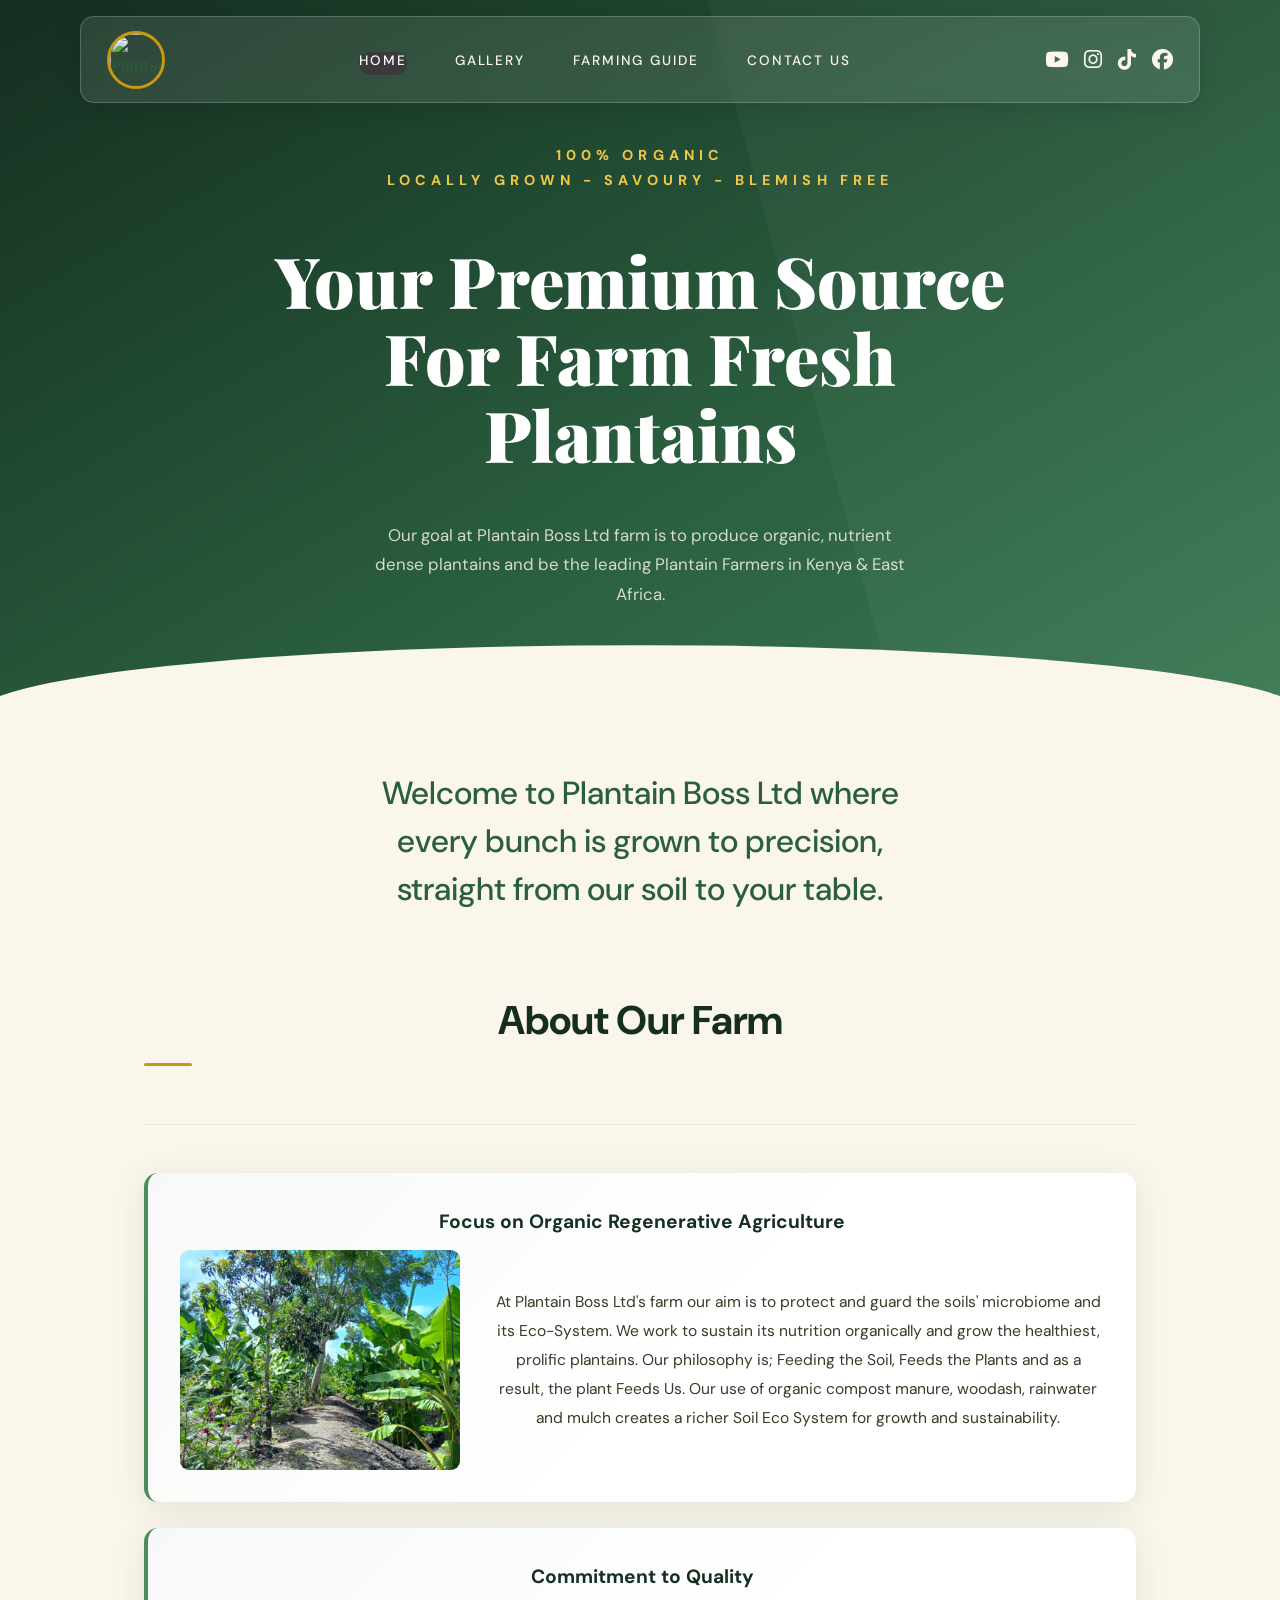
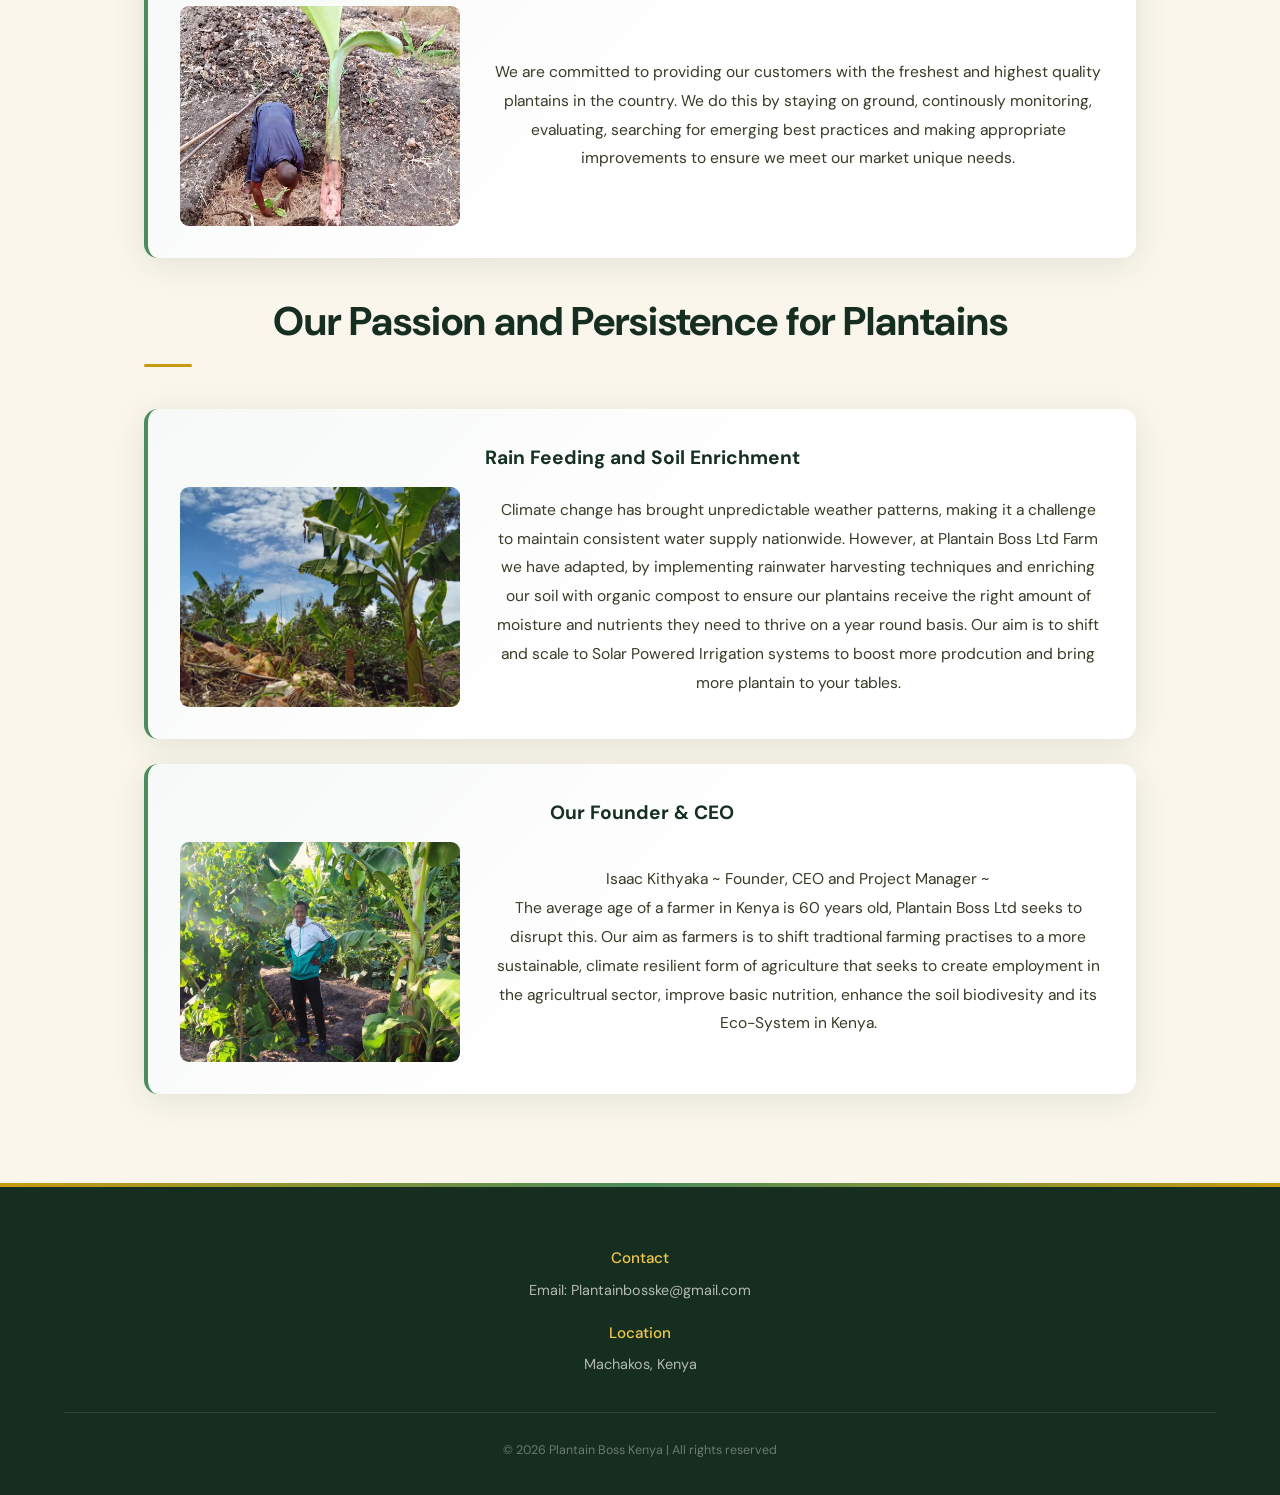
==== index.html @ a8f1fb65 "Update index.html" ====
<! DOCTYPE html>
<html lang="en">
<head>
<meta charset="UTF-8">
<meta name="viewport" content="width=device-width, initial-scale=1.0">
<meta charset="utf-8">
<meta name="author" content="Plantain Farming Kenya">
<meta name="description"
content="Plantain Boss Kenya grows organic, farm-fresh plantains in Machakos, Kenya using regenerative agriculture. Order premium plantains grown with sustainable, soil-first farming practices.">
<meta name="keywords"
content="Plantains Kenya, Plantain Boss Kenya, Buy plantains Machakos, Organic plantains Kenya, Plantain farm Kenya">
<link rel="canonical" href="https://plantainboss.co.ke/index.html">
<link rel="stylesheet" href="submission/css/styles.css">

<!--5. title -->
<title>Plantain Boss Ltd Kenya | Organic Farm-Fresh Plantains, Machakos</title>
<link rel="stylesheet" href="https://cdnjs.cloudflare.com/ajax/libs/font-awesome/6.5.0/css/all.min.css">
<link rel="preconnect" href="https://fonts.googleapis.com">
<link rel="preconnect" href="https://fonts.gstatic.com" crossorigin>
<link href="https://fonts.googleapis.com/css2?family=Instrument+Serif:ital@0;1&family=Slabo+27px&display=swap" rel="stylesheet">
<link rel="icon" type="image/png" href="submission/images/plantain-boss-logo.png">
<script type="application/ld+json">
{
  "@context": "https://schema.org",
  "@type": "Farm",
  "name": "Plantain Boss Kenya",
  "url": "https://plantainboss.co.ke/index.html",
  "logo": "https://plantainboss.co.ke/submission/images/plantain-boss-logo.png",
  "image": "https://plantainboss.co.ke/submission/images/plantain-boss-logo.png",
  "description": "Plantain Boss Kenya grows organic, farm-fresh plantains in Machakos, Kenya using regenerative, soil-first agriculture.",
  "email": "Plantainbosske@gmail.com",
  "address": {
    "@type": "PostalAddress",
    "addressLocality": "Machakos",
    "addressCountry": "KE"
  },
  "sameAs": [
    "https://www.youtube.com/@PlantainBossKenya",
    "https://www.instagram.com/plantainboss_ke/",
    "https://www.tiktok.com/@plantainboss_ke",
    "https://www.facebook.com/plantainbosskenya"
  ]
}
</script>
</head>

<body>
<header>
<nav>

<a href="index.html"><img src="submission/images/plantain-boss-logo.png" alt="Plantain Boss Kenya" class="logo" width="5%" height="10%"></a>

<ul>
<li><a href="index.html" class="active">Home</a></li>
<li><a href="submission/gallery.html">Gallery</a></li>
<li><a href="submission/plantain-farming-guide.html">Farming Guide</a></li>
<li><a href="submission/contact.html">Contact Us</a></li>
</ul>

<div class="social-links">
<a href="https://www.youtube.com/@PlantainBossKenya" target="_blank">
<i class="fab fa-youtube"></i>
</a>
<a href="https://www.instagram.com/plantainboss_ke/" target="_blank">
<i class="fab fa-instagram"></i>
</a>
</a>
<a href="https://www.tiktok.com/@plantainboss_ke" target="_blank">
<i class="fab fa-tiktok"></i>
</a>
<a href="https://www.facebook.com/plantainbosskenya" target="_blank">
<i class="fab fa-facebook"></i>
</a>

</div>
</nav>
<div id="banner-reveal" class="banner-reveal">
<h2 style="text-align: center; font-weight:700;">100% Organic<br> Locally Grown - Savoury - Blemish Free</h2>
<br>
<h1 style="text-align: center;">Your Premium Source For Farm Fresh Plantains </h1>
<br>
<div class="banner-caption">
<p style="text-align: center;"> Our goal at Plantain Boss Ltd farm is to produce organic, nutrient dense plantains and be the leading Plantain Farmers in Kenya & East Africa.</p>
</div>
</div>
</header>

<div style="max-width:720px; margin:0 auto; padding:3.5rem 5% 1rem; text-align:center;">
<p style="font-family:'DM Sans', sans-serif; font-weight:500; font-size:clamp(1.4rem, 3.2vw, 2rem); color:#2a5e3f; line-height:1.5; margin:0;">Welcome to Plantain Boss Ltd where every bunch is grown to precision, straight from our soil to your table.</p>
</div>

<main>
<!-- Add section with id="about" -->
<!-- Add section heading -->
<!-- Add paragraphs -->
<section id="about">
<h2>About Our Farm</h2>
<hr>
<!-- Add section with id="Documented Progress" -->
<!-- Add paragraphs -->
<article>
<h4> Focus on Organic Regenerative Agriculture </h4>
<img src="submission/images/farm2.jpg" alt="Variety of Plantains" width="30%" height="40%">
<p> At Plantain Boss Ltd's farm our aim is to protect and guard the soils' microbiome and its Eco-System. We work to sustain its nutrition organically and grow the healthiest, prolific plantains. Our philosophy is; Feeding the Soil, Feeds the Plants and as a result, the plant Feeds Us. Our use of organic compost manure, woodash, rainwater and mulch creates a richer Soil Eco System for growth and sustainability. </p>
</article>
<article>
<h4> Commitment to Quality </h4>
<img src="submission/images/quality.jpg" alt="Plantain Boss Kenya" width="20%" height="50%">
<p> We are committed to providing our customers with the freshest and highest quality plantains in the country. We do this by staying on ground, continously monitoring, evaluating, searching for emerging best practices and making appropriate improvements to ensure we meet our market unique needs.
</article>

</section>

<section id="Stories we Tell">
<h2> Our Passion and Persistence for Plantains</h2>
<article>
<h4> Rain Feeding and Soil Enrichment </h4>
<img src="submission/images/farm8.jpg" alt="Plantain Boss Kenya" width="20%" height="50%">
<p> Climate change has brought unpredictable weather patterns, making it a challenge to maintain consistent water supply nationwide. However, at Plantain Boss Ltd Farm we have adapted, by implementing rainwater harvesting techniques and enriching our soil with organic compost to ensure our plantains receive the right amount of moisture and nutrients they need to thrive on a year round basis. Our aim is to shift and scale to Solar Powered Irrigation systems to boost more prodcution and bring more plantain to your tables.
</p>
</article>
<article>
<h4> Our Founder & CEO </h4>
<img src="submission/images/farm4.jpg" alt="Plantain Boss Kenya" width="30%" height="40%">
<p>
Isaac Kithyaka ~ Founder, CEO and Project Manager ~ <br> The average age of a farmer in Kenya is 60 years old, Plantain Boss Ltd seeks to disrupt this. Our aim as farmers is to shift tradtional farming practises to a more sustainable, climate resilient form of agriculture that seeks to create employment in the agricultrual sector, improve basic nutrition, enhance the soil biodivesity and its Eco-System in Kenya.
</p>
</article>
</section>
</main>

<footer>
<!-- Add footer semantic tag -->
<!-- Wrap content in paragraph -->
<!-- Add horizontal rule above footer -->
<hr>
<p>Contact</p>
<p>Email: Plantainbosske@gmail.com</p>
<p>Location</p>
<p>Machakos, Kenya</p>
<p> © 2026 Plantain Boss Kenya | All rights reserved</p>
</footer>
<script src="submission/script.js/script.js"></script>
</body>
</html>
---- submission/css/styles.css ----
/* ================================================================
   Plantain Boss Kenya — css/style.css
   Covers: index.html | gallery.html | contact.html
   Aesthetic: Lush Tropical Editorial
   Fonts: Playfair Display (headings) + DM Sans (body)
   ================================================================ */


@import url('https://fonts.googleapis.com/css2?family=Playfair+Display:wght@700;900&family=DM+Sans:opsz,wght@9..40,300;9..40,400;9..40,500;9..40,700&display=swap');


/* Reset */
* {
  margin: 0;
  padding: 0;
  box-sizing: border-box;
}


/* Light theme (default) */
:root {
  --bg: #f9f9f9;
  --text: #1a1a1a;
  --card-bg: #ffffff;
  --border: #ddd;
  --primary: #2e7d32;
  --primary-light: #4CAF50;
  --shadow: rgba(0,0,0,0.1);
  --nav-bg: #2e7d32;
  --nav-text: #fff;
}


/* Dark theme */
[data-theme="dark"] {
  --bg: #1a1a1a;
  --text: #f0f0f0;
  --card-bg: #2a2a2a;
  --border: #444;
  --primary: #4CAF50;
  --primary-light: #66BB6A;
  --shadow: rgba(0,0,0,0.4);
  --nav-bg: #1a1a1a;
  --nav-text: #f0f0f0;
}


:root {
  --green-deep:   #152e20;
  --green-mid:    #2a5e3f;
  --green-light:  #4a8c5c;
  --green-pale:   #ddeee4;
  --gold:         #c89a0e;
  --gold-light:   #efc84a;
  --cream:        #faf6ec;
  --cream-dark:   #ede5cc;
  --white:        #ffffff;
  --text-dark:    #181810;
  --text-mid:     #3a3a28;
  --text-muted:   #787860;


  --font-display: 'DM Sans', Arial, sans-serif;
  --font-body:    'DM Sans', sans-serif;


  --max-w:        1120px;
  --radius-card:  14px;
  --shadow-card:  0 6px 32px rgba(21, 46, 32, .10);
  --transition:   0.25s ease;
}


/* ── Reset ───────────────────────────────────────────────────── */
*, *::before, *::after { box-sizing: border-box; margin: 0; padding: 0; }
html { scroll-behavior: smooth; font-size: 16px; }


body {
  font-family: var(--font-body);
  background: var(--cream);
  color: var(--text-dark);
  line-height: 1.75;
  overflow-x: hidden;
}
/* Subtle grain texture on every page */
body::after {
  content: ''; </footer>
 <script src="js/script.js"></script>
</body>
</html>

CSS Codes



  position: fixed;
  inset: 0;
  background-image: url("data:image/svg+xml,%3Csvg viewBox='0 0 256 256' xmlns='http://www.w3.org/2000/svg'%3E%3Cfilter id='g'%3E%3CfeTurbulence type='fractalNoise' baseFrequency='0.85' numOctaves='4' stitchTiles='stitch'/%3E%3C/filter%3E%3Crect width='100%25' height='100%25' filter='url(%23g)' opacity='0.045'/%3E%3C/svg%3E");
  pointer-events: none;
  z-index: 9999;
  opacity: 0.28;
}


img   { display: block; max-width: 100%; }
a     { color: var(--green-mid); text-decoration: none; transition: color var(--transition); }
a:hover { color: var(--gold); }
hr    { border: none; border-top: 1px solid var(--cream-dark); margin: 3rem auto; max-width: var(--max-w); }




/* ================================================================
   HEADER / NAV  (shared)
   ================================================================ */
header {
  position: relative;
  background: linear-gradient(150deg, var(--green-deep) 0%, var(--green-mid) 60%, #3c7a52 100%);
  color: var(--cream);
  overflow: hidden;
  padding-bottom: 5rem;
}


/* diagonal shimmer stripe */
header::before {
  content: '';
  position: absolute;
  top: -40%; right: -10%;
  width: 45%; height: 200%;
  background: rgba(255, 255, 255, .03);
  transform: rotate(-15deg);
  pointer-events: none;
}


/* cream wave cutout at bottom */
header::after {
  content: '';
  position: absolute;
  bottom: -2px; left: 0;
  width: 100%; height: 70px;
  background: var(--cream);
  clip-path: ellipse(52% 100% at 50% 100%);
}


/* ── Navbar ── */
nav {
  display: flex;
  align-items: center;
  justify-content: space-between;
  flex-wrap: wrap;
  gap: 1rem;
  max-width: var(--max-w);
  margin: 0 auto;
  padding: 1.2rem 5%;
  position: relative;
  z-index: 10;
}

/* Rectangular translucent nav bar */
nav {
  display: flex;
  align-items: center;
  justify-content: space-between;
  flex-wrap: wrap;
  gap: 1rem;
  max-width: var(--max-w);
  margin: 1rem auto 0;
  padding: 0.85rem 1.6rem;
  position: relative;
  z-index: 10;
  background: rgba(255, 255, 255, 0.10);
  border: 1px solid rgba(255, 255, 255, 0.20);
  border-radius: 14px;
  backdrop-filter: blur(8px);
  -webkit-backdrop-filter: blur(8px);
  box-shadow: 0 4px 24px rgba(0,0,0,0.12);
}


.logo {
  width: 58px !important;
  height: 58px !important;
  border-radius: 50%;
  border: 3px solid var(--gold);
  object-fit: cover;
  transition: transform var(--transition), box-shadow var(--transition);
}
.logo:hover {
  transform: rotate(-5deg) scale(1.1);
  box-shadow: 0 0 0 5px rgba(207, 160, 23, .25);
}


nav ul { list-style: none; display: flex; gap: 3rem; }
nav ul li a {
  color: var(--cream);
  font-weight: 500;
  font-size: 0.85rem;
  letter-spacing: 0.14em;
  text-transform: uppercase;
  padding-bottom: 4px;
  background: linear-gradient(90deg, transparent, transparent), linear-gradient(90deg, var(--gold-light), var(--gold-light));
  background-size: 100% 2px, 0 2px;
  background-position: 100% 100%, 0 100%;
  background-repeat: no-repeat;
  background-size: 100% 2px, 0 2px;
  border-radius: 50px;
  border-bottom: 2px solid transparent;
  transition: color var(--transition), border-color var(--transition);
}
nav ul li a:hover { color: var(--gold-light); border-color: var(--gold-light); }
.social-links { display: flex; gap: 1rem; align-items: center; }
.social-links a {
  color: var(--cream);
  font-size: 1.3rem;
  transition: color var(--transition), transform var(--transition);
}
.social-links a:hover { color: var(--gold-light); transform: translateY(-3px) scale(1.15); }
nav ul li a.active {
  background: #3a3a3a;
  color: #ffffff;
}
#theme-toggle {
  background: none;
  border: 1px solid var(--nav-text);
  color: var(--nav-text);
  font-size: 1.5rem;
  padding: 0.2rem 0.3rem;
  border-radius: 8px;
  cursor: pointer;
  transition: all 0.3s;
}


#theme-toggle:hover {
  background: var(--nav-text);
  color: var(--nav-bg);
}


/* ── Hero text ── */
header h2 {
  font-family: var(--font-body);
  font-weight: 300;
  font-size: clamp(0.7rem, 1.8vw, 0.9rem);
  letter-spacing: 0.35em;
  text-transform: uppercase;
  color: var(--gold-light);
  text-align: center;
  margin: 2.5rem auto 0.75rem;
  position: relative;
  z-index: 1;
  opacity: 0;
  animation: fadeUp 0.7s 0.2s ease forwards;
}


header h1 {
  font-family: 'Playfair Display', Georgia, serif;
  font-weight: 900;
  font-size: clamp(2rem, 5.5vw, 4.5rem);
  line-height: 1.1;
  text-align: center;
  color: var(--white);
  max-width: 860px;
  margin: 0.5rem auto 1.2rem;
  padding: 0 5%;
  position: relative;
  z-index: 1;
  opacity: 0;
  animation: fadeUp 0.7s 0.4s ease forwards;
}


/* strip legacy <b> and <font> tags visually */
header h1 b, header h1 font { font: inherit; color: inherit; }


header > p,
header p[style] {
  text-align: center !important;
  color: rgba(250, 246, 236, .82);
  font-size: clamp(0.9rem, 2vw, 1.05rem);
  max-width: 680px;
  margin: 0 auto 1.5rem;
  padding: 0 5%;
  position: relative;
  z-index: 1;
  opacity: 0;
  animation: fadeUp 0.7s 0.6s ease forwards;
}


/* italic subtitle (gallery/contact pages) */
header p i { font-style: italic; color: var(--gold-light); }


html {
  scroll-behavior: smooth;
}




/* ================================================================
   MAIN WRAPPER
   ================================================================ */
main {
  max-width: var(--max-w);
  margin: 0 auto;
  padding: 2rem 5% 4rem;
  position: relative;
  z-index: 1;
}




/* ================================================================
   INDEX — scroll link
   ================================================================ */
#about {
  padding: 1.5rem 0 0.2rem;
  text-align: center;
}
#about a {
  display: inline-block;
  font-size: 0.8rem;
  letter-spacing: 0.16em;
  text-transform: uppercase;
  font-weight: 500;
  color: var(--green-mid);
  border: 1.5px solid var(--green-light);
  padding: 0.55rem 1.4rem;
  border-radius: 40px;
  transition: background var(--transition), color var(--transition);
}
#about a:hover { background: var(--green-mid); color: var(--cream); }

[id="Stories we Tell"] {
  text-align: center;
}




/* ── Section headings ── */
section > h2 {
  font-family: var(--font-display);
  font-weight: 700;
  font-size: clamp(1.6rem, 3.5vw, 2.5rem);
  color: var(--green-deep);
  margin-bottom: 2rem;
  padding-bottom: 0.6rem;
}
section > h2::after {
  content: '';
  display: block;
  width: 48px;
  height: 3px;
  background: var(--gold);
  border-radius: 2px;
  margin-top: 0.5rem;
}




/* ================================================================
   INDEX — Article cards  (image + text side by side)
   ================================================================ */


h2 {
    font-family: 'Playfair Display', 'Georgia', serif;
    font-weight: 700;
    font-size: 2.5rem;
    color: #1e3525; /* Deep elegant green */
    margin-bottom: 20px;
}


/* 1. Scroll Button Layout */
.scroll-container {
    text-align: center;
    margin: 40px 0 60px 0;
}


.scroll-btn {
    display: inline-block;
    text-decoration: none;
    text-transform: uppercase;
    font-size: 0.85rem;
    letter-spacing: 2px;
    color: #4a6b53; /* Sage green text */
    border: 1px solid #4a6b53; /* Sage green border */
    padding: 12px 35px;
    border-radius: 50px; /* Gives the pill/capsule shape */
    transition: all 0.3s ease;
}


.scroll-btn:hover {
    background-color: #4a6b53;
    color: #fbf9f1;
}


/* 2. Dynamic Products Section layout */
#dynamic-products {
    max-width: 1200px;
    margin: 0 auto;
    text-align: center; /* Center-aligns the section content */
}


/* Gold Accent Line */
.accent-line {
    width: 50px;
    height: 4px;
    background-color: #d1a13b; /* Gold color */
    margin-bottom: 15px;
}


/* 3. Wishlist Input Row */
.wishlist-input-row {
    display: flex;
    gap: 0; /* Keeps them flush or near each other */
    align-items: center;
    margin-top: 20px;
}


#wishlist-input {
    padding: 6px 12px;
    font-size: 0.9rem;
    border: 1px solid #ccc;
    border-right: none; /* Blends it toward the button */
    background: #fff;
    width: 200px;
    align-items: center;
}


#add-to-wishlist {
    padding: 6px 12px;
    font-size: 0.9rem;
    border: 1px solid #ccc;
    background-color: #f0f0f0;
    cursor: pointer;
    transition: background 0.2s;
}


#add-to-wishlist:hover {
    background-color: #e0e0e0;
}


article {
  display: grid;
  grid-template-columns: 280px 1fr;
  gap: 0 2rem;
  align-items: start;
  background: var(--white);
  border-radius: var(--radius-card);
  padding: 2rem;
  margin-bottom: 1.6rem;
  box-shadow: var(--shadow-card);
  border-left: 4px solid var(--green-light);
  position: relative;
  overflow: hidden;
  transition: transform var(--transition), box-shadow var(--transition);
}
article::before {
  content: '';
  position: absolute;
  inset: 0;
  background: linear-gradient(135deg, rgba(74,140,92,.05) 0%, transparent 55%);
  pointer-events: none;
}
article:hover {
  transform: translateY(-5px);
  box-shadow: 0 16px 48px rgba(21, 46, 32, .15);
}


article h4 {
  font-family: var(--font-display);
  font-weight: 700;
  font-size: 1.2rem;
  color: var(--green-deep);
  grid-column: 1 / -1;
  margin-bottom: 0.75rem;
}


article img {
  width: 100% !important;
  height: 220px !important;
  object-fit: cover;
  border-radius: 9px;
  grid-row: 2;
  filter: saturate(1.1);
  transition: transform 0.4s ease, filter 0.4s ease;
}
article:hover img { transform: scale(1.04); filter: saturate(1.3) brightness(1.03); }


article p {
  font-size: 0.975rem;
  color: var(--text-mid);
  line-height: 1.85;
  grid-row: 2;
  align-self: center;
}




/* ================================================================
   GALLERY PAGE  (#gallery grid)
   ================================================================ */
#gallery {
  display: grid;
  grid-template-columns: repeat(3, minmax(280px, 1fr));
  gap: 1.8rem;
  padding: 1rem 0 2rem;
}

@media (max-width: 1024px) {
  #gallery {
    grid-template-columns: repeat(2, minmax(240px, 1fr));
  }
}

@media (max-width: 700px) {
  #gallery {
    grid-template-columns: 1fr;
  }
}


/* Override the default article card for gallery tiles */
#gallery article {
  display: flex;
  flex-direction: column;
  grid-template-columns: unset;
  border-left: none;
  border-top: 4px solid var(--green-light);
  padding: 0;
  overflow: hidden;
  transition: transform var(--transition), box-shadow var(--transition), border-color var(--transition);
}
#gallery article:hover { border-top-color: var(--gold); }


#gallery article h4 {
  font-family: var(--font-display);
  font-weight: 700;
  font-size: 1.05rem;
  color: var(--green-deep);
  padding: 1rem 1.2rem 0.3rem;
  grid-column: unset;
  margin-bottom: 0;
}


#gallery article img {
  width: 100% !important;
  height: 220px !important;
  object-fit: cover;
  border-radius: 0;
  grid-row: unset;
  order: -1;
}


#gallery article p {
  padding: 0.2rem 1.2rem 1.2rem;
  font-size: 0.9rem;
  color: var(--text-muted);
  grid-row: unset;
  align-self: auto;
}




/* ================================================================
   CONTACT PAGE  (#contact form)
   ================================================================ */
#contact {
  max-width: 620px;
  margin: 0 auto;
  padding: 1rem 0 3rem;
}


#contact form {
  background: var(--white);
  border-radius: var(--radius-card);
  padding: 2.5rem 2.5rem 2rem;
  box-shadow: var(--shadow-card);
  border-top: 4px solid var(--green-light);
  display: flex;
  flex-direction: column;
}


#contact label {
  display: block;
  font-size: 0.82rem;
  font-weight: 500;
  letter-spacing: 0.1em;
  text-transform: uppercase;
  color: var(--text-mid);
  margin-bottom: 0.4rem;
  margin-top: 1.3rem;
}
#contact label:first-of-type { margin-top: 0; }


#contact input[type="text"],
#contact input[type="email"],
#contact textarea {
  width: 100%;
  padding: 0.75rem 1rem;
  font-family: var(--font-body);
  font-size: 0.95rem;
  color: var(--text-dark);
  background: var(--cream);
  border: 1.5px solid var(--cream-dark);
  border-radius: 8px;
  outline: none;
  transition: border-color var(--transition), box-shadow var(--transition);
  resize: vertical;
}
#contact input:focus,
#contact textarea:focus {
  border-color: var(--green-light);
  box-shadow: 0 0 0 3px rgba(74, 140, 92, .15);
}


#contact textarea { min-height: 140px; }


/* Hide the raw <br> spacers the HTML uses */
#contact br { display: none; }


#contact button[type="submit"],
#contact input[type="reset"] {
  display: inline-block;
  margin-top: 1.8rem;
  padding: 0.75rem 2rem;
  font-family: var(--font-body);
  font-size: 0.85rem;
  font-weight: 500;
  letter-spacing: 0.12em;
  text-transform: uppercase;
  border: none;
  border-radius: 40px;
  cursor: pointer;
  transition: background var(--transition), color var(--transition), transform var(--transition);
}


#contact button[type="submit"] {
  background: var(--green-mid);
  color: var(--white);
  margin-right: 0.75rem;
}
#contact button[type="submit"]:hover { background: var(--green-deep); transform: translateY(-2px); }


#contact input[type="reset"] {
  background: transparent;
  color: var(--text-muted);
  border: 1.5px solid var(--cream-dark);
}
#contact input[type="reset"]:hover { border-color: var(--green-light); color: var(--green-mid); }




/* ================================================================
   FOOTER  (shared)
   ================================================================ */
footer {
  background: var(--green-deep);
  color: var(--cream);
  padding: 3rem 5% 2rem;
  text-align: center;
  position: relative;
}
footer::before {
  content: '';
  position: absolute;
  top: 0; left: 0; right: 0;
  height: 4px;
  background: linear-gradient(90deg, var(--gold), var(--green-light), var(--gold));
}
footer hr { display: none; }


footer p {
  line-height: 2.1;
  font-size: 0.9rem;
  color: rgba(250, 246, 236, .7);
}


/* "Contact" and "Location" label paragraphs */
footer p:nth-child(2),
footer p:nth-child(4) {
  font-family: var(--font-display);
  font-weight: 500;
  font-size: 0.95rem;
  color: var(--gold-light);
  margin-top: 0.75rem;
}


/* copyright */
footer p:last-child {
  margin-top: 2rem;
  padding-top: 1.5rem;
  border-top: 1px solid rgba(250, 246, 236, .12);
  font-size: 0.78rem;
  color: rgba(250, 246, 236, .38);
}




/* ================================================================
   ANIMATIONS
   ================================================================ */
@keyframes fadeUp {
  from { opacity: 0; transform: translateY(20px); }
  to   { opacity: 1; transform: translateY(0); }
}




/* ================================================================
   RESPONSIVE
   ================================================================ */
html, body { overflow-x: hidden; }

@media (max-width: 768px) {
  nav { flex-direction: column; align-items: flex-start; gap: 0.8rem; padding: 0.75rem 1.1rem; }
  nav ul { gap: 1rem; flex-wrap: wrap; row-gap: 0.6rem; }
  nav ul li a { font-size: 0.78rem; }
  .social-links { flex-wrap: wrap; gap: 0.8rem; }

  main { padding: 1.5rem 6% 3rem; }
  section > h2 { font-size: clamp(1.4rem, 6vw, 2rem); margin-bottom: 1.4rem; }

  article { grid-template-columns: 1fr; padding: 1.5rem; }
  article img { height: 200px !important; }

  #gallery { gap: 1.2rem; }

  #contact { padding: 0.5rem 0 2rem; }
  #contact form { padding: 1.8rem 1.2rem; }

  footer { padding: 2.5rem 6% 1.5rem; }
}

@media (max-width: 600px) {
  .logo { width: 46px !important; height: 46px !important; }
  nav ul { gap: 0.9rem; }
  nav ul li a { font-size: 0.72rem; letter-spacing: 0.08em; }
  .social-links a { font-size: 1.1rem; }

  header h2 { font-size: 0.75rem; letter-spacing: 0.24em; margin-top: 1.8rem; }
  header > p, header p[style] { font-size: 0.9rem; }

  article { padding: 1.2rem; }
  article h4 { font-size: 1.05rem; }
  article p { font-size: 0.92rem; line-height: 1.7; }

  #contact button[type="submit"], #contact input[type="reset"] {
    display: block;
    width: 100%;
    text-align: center;
    margin: 0.6rem 0 0;
  }
}

@media (max-width: 480px) {
  header h1 { font-size: 1.7rem; }
  header::after { height: 44px; }
  article { padding: 1.1rem; }
  section > h2::after { margin-top: 0.4rem; }
  footer p { font-size: 0.85rem; line-height: 1.9; }
}

header {
  position: relative;
  background: linear-gradient(150deg, var(--green-deep) 0%, var(--green-mid) 60%, #3c7a52 100%);
  color: var(--cream);
  overflow: hidden;
}
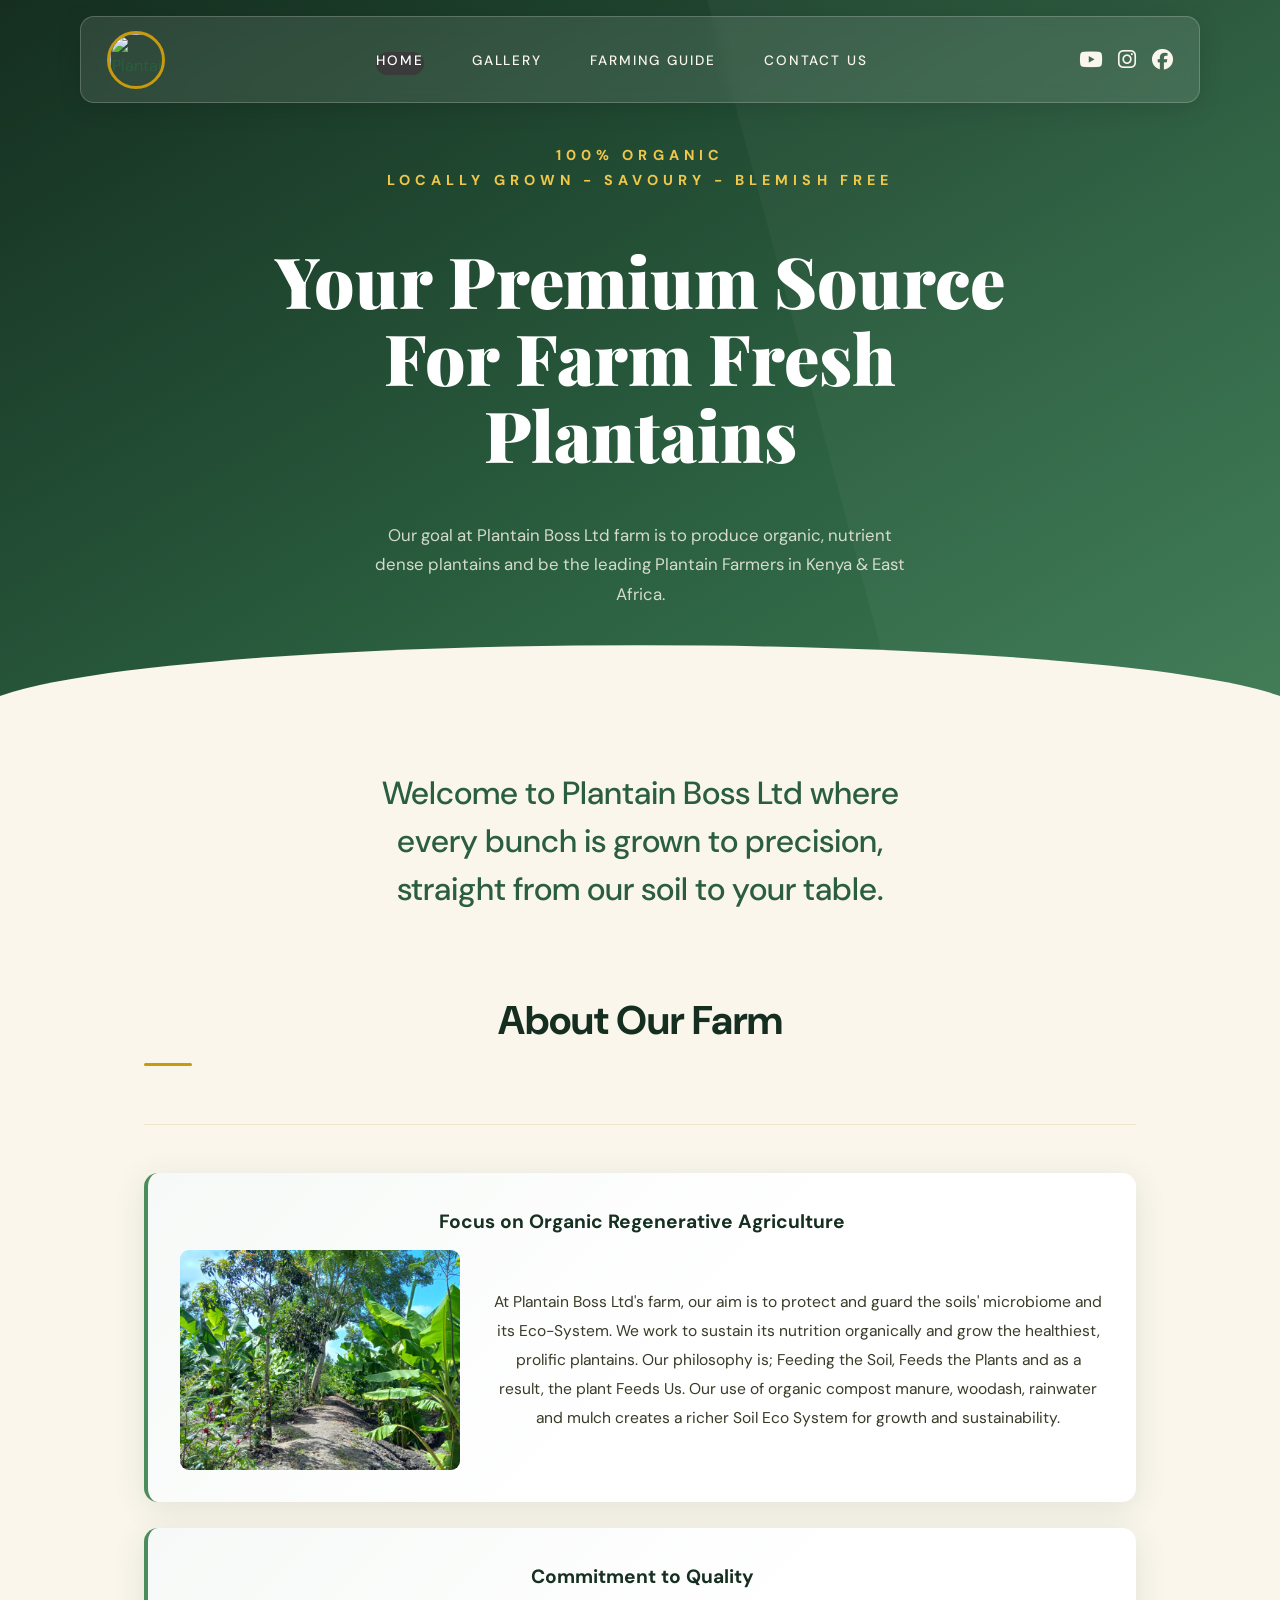
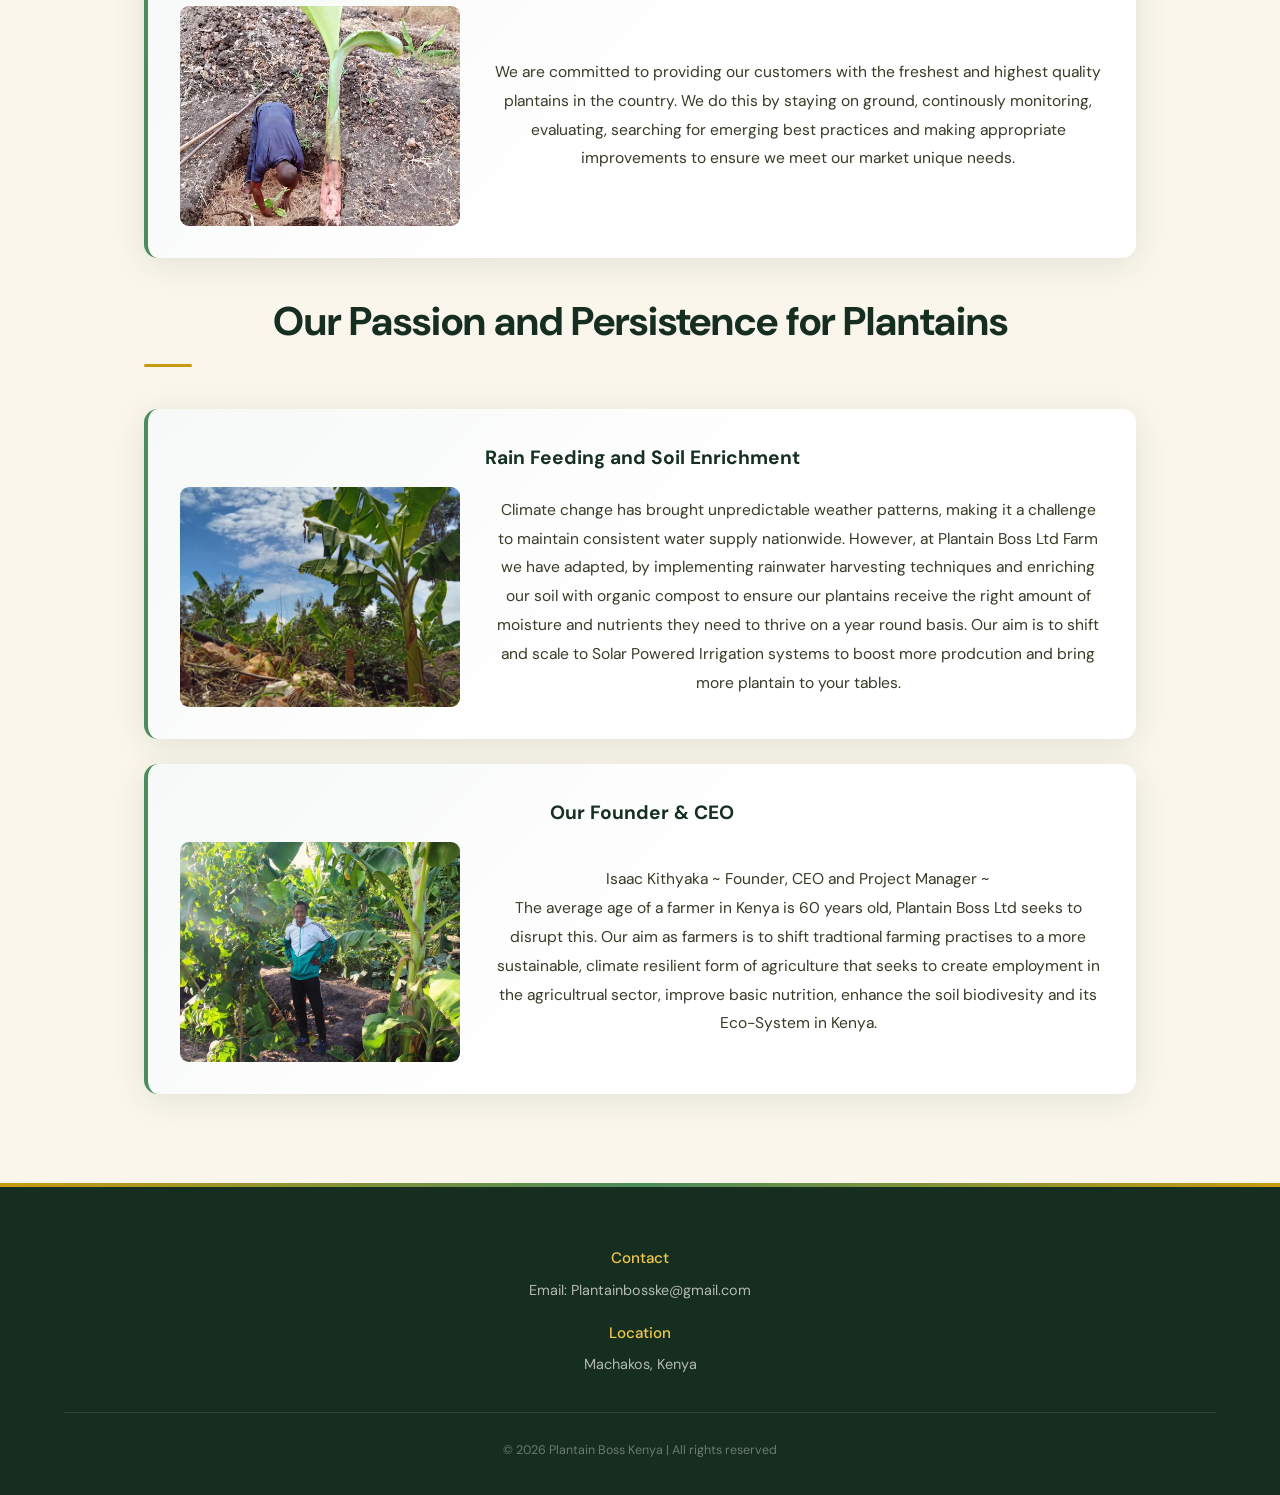
==== commit 08aa10ad: "Update index.html" ====
--- a/index.html
+++ b/index.html
@@ -38,7 +38,6 @@
   "sameAs": [
     "https://www.youtube.com/@PlantainBossKenya",
     "https://www.instagram.com/plantainboss_ke/",
-    "https://www.tiktok.com/@plantainboss_ke",
     "https://www.facebook.com/plantainbosskenya"
   ]
 }
@@ -64,10 +63,6 @@
 </a>
 <a href="https://www.instagram.com/plantainboss_ke/" target="_blank">
 <i class="fab fa-instagram"></i>
-</a>
-</a>
-<a href="https://www.tiktok.com/@plantainboss_ke" target="_blank">
-<i class="fab fa-tiktok"></i>
 </a>
 <a href="https://www.facebook.com/plantainbosskenya" target="_blank">
 <i class="fab fa-facebook"></i>
@@ -102,7 +97,7 @@
 <article>
 <h4> Focus on Organic Regenerative Agriculture </h4>
 <img src="submission/images/farm2.jpg" alt="Variety of Plantains" width="30%" height="40%">
-<p> At Plantain Boss Ltd's farm our aim is to protect and guard the soils' microbiome and its Eco-System. We work to sustain its nutrition organically and grow the healthiest, prolific plantains. Our philosophy is; Feeding the Soil, Feeds the Plants and as a result, the plant Feeds Us. Our use of organic compost manure, woodash, rainwater and mulch creates a richer Soil Eco System for growth and sustainability. </p>
+<p> At Plantain Boss Ltd's farm, our aim is to protect and guard the soils' microbiome and its Eco-System. We work to sustain its nutrition organically and grow the healthiest, prolific plantains. Our philosophy is; Feeding the Soil, Feeds the Plants and as a result, the plant Feeds Us. Our use of organic compost manure, woodash, rainwater and mulch creates a richer Soil Eco System for growth and sustainability. </p>
 </article>
 <article>
 <h4> Commitment to Quality </h4>
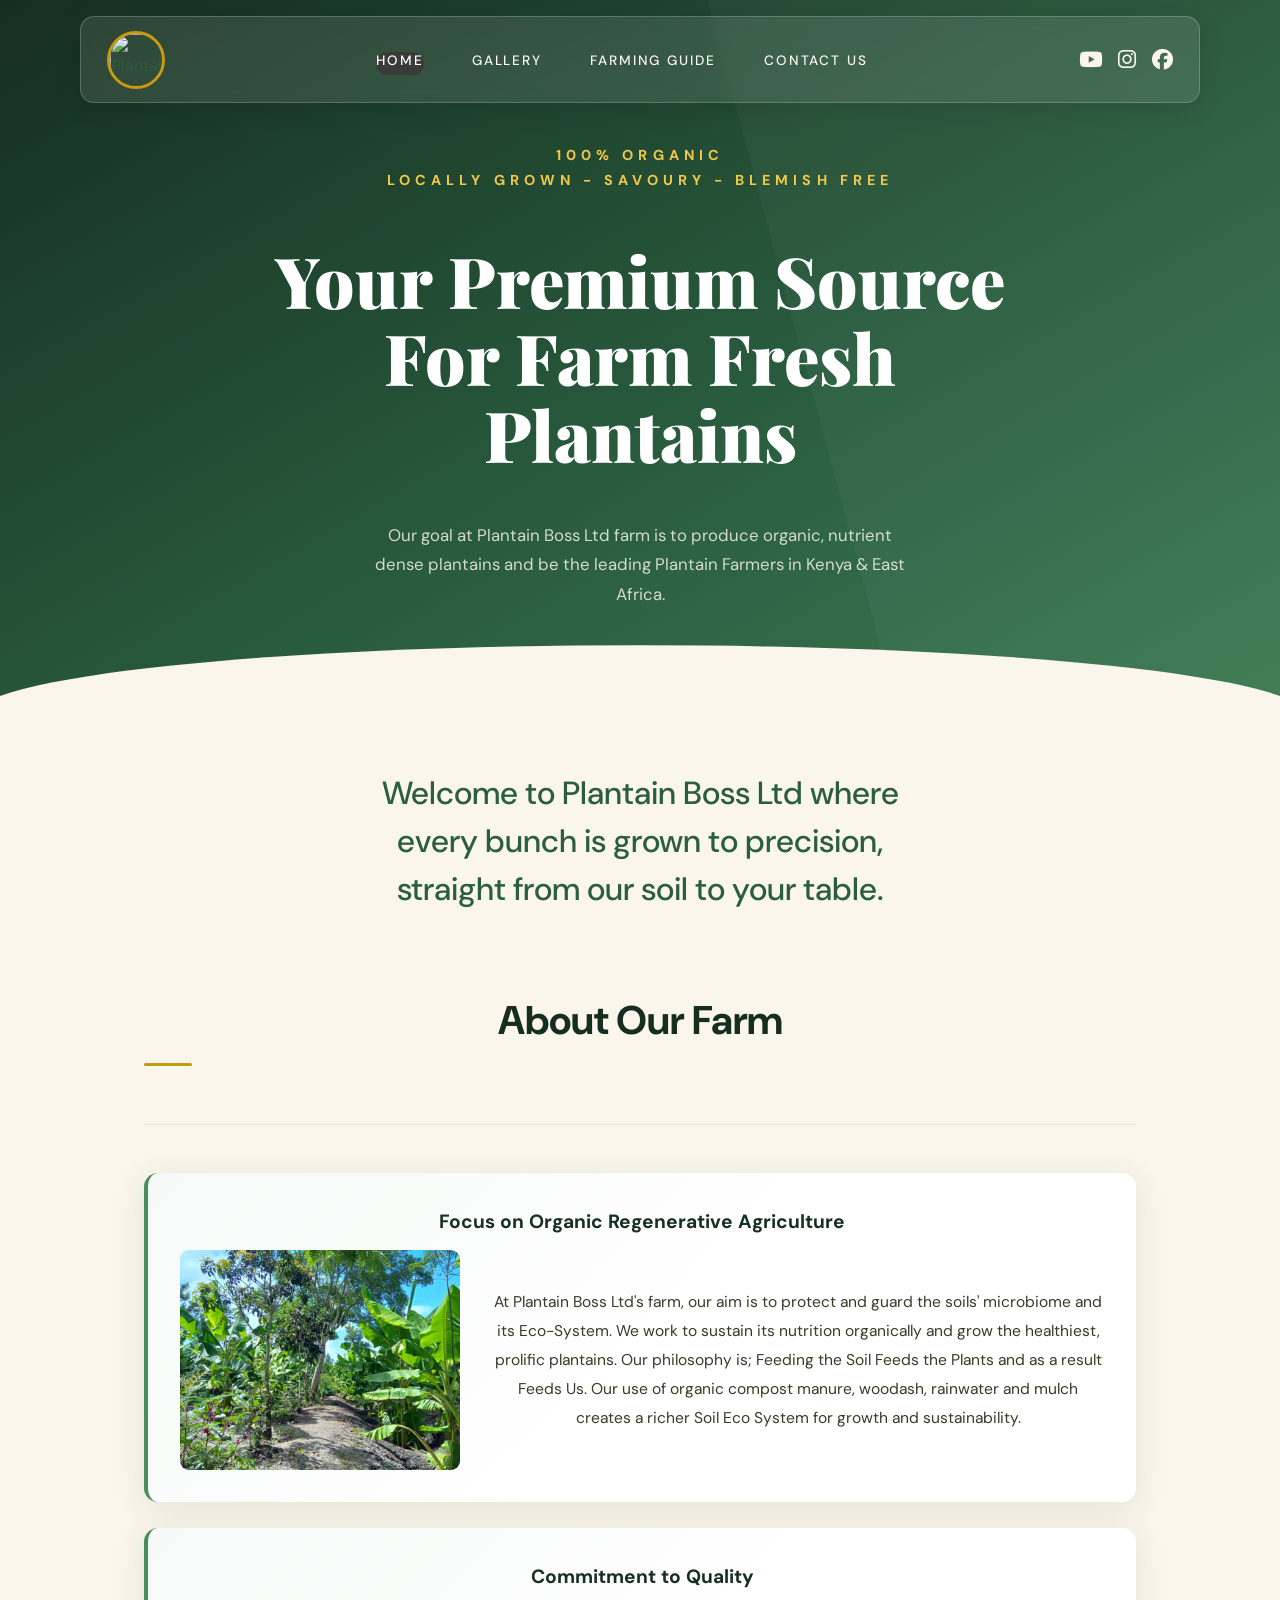
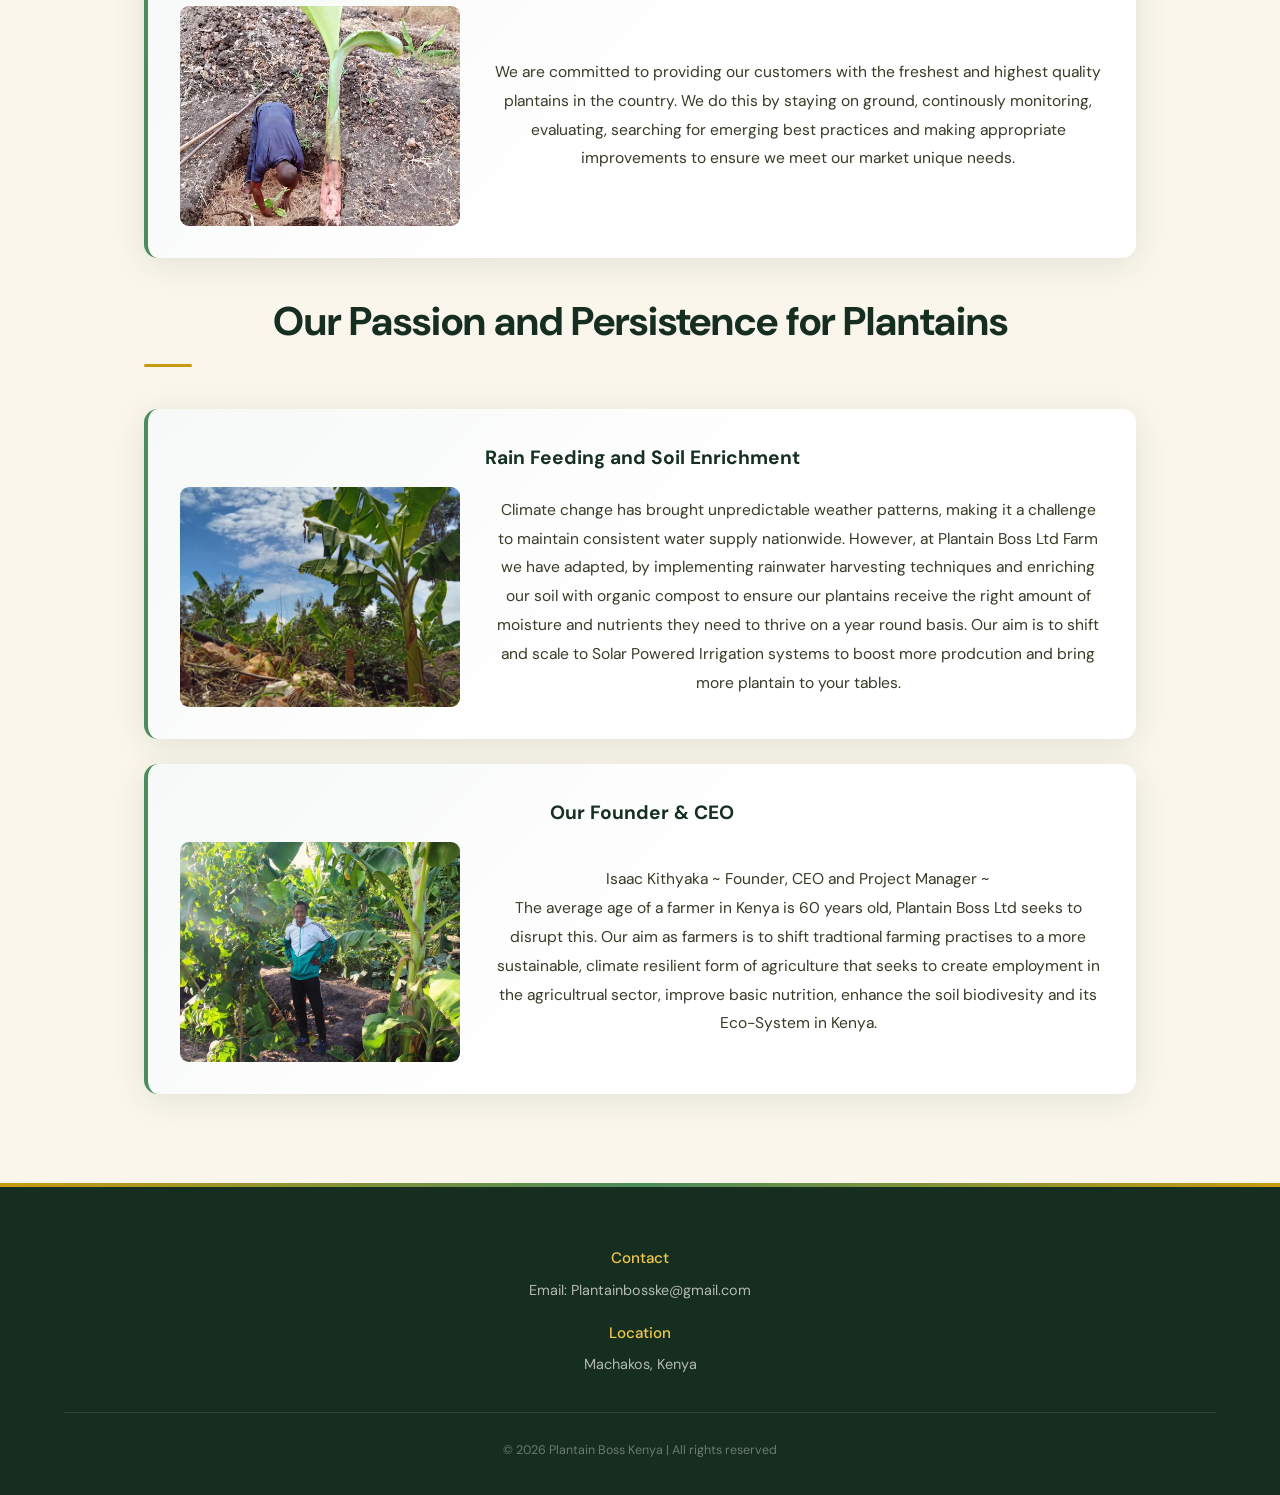
==== commit 57f5b4c4: "Update index.html" ====
--- a/index.html
+++ b/index.html
@@ -97,7 +97,7 @@
 <article>
 <h4> Focus on Organic Regenerative Agriculture </h4>
 <img src="submission/images/farm2.jpg" alt="Variety of Plantains" width="30%" height="40%">
-<p> At Plantain Boss Ltd's farm, our aim is to protect and guard the soils' microbiome and its Eco-System. We work to sustain its nutrition organically and grow the healthiest, prolific plantains. Our philosophy is; Feeding the Soil, Feeds the Plants and as a result, the plant Feeds Us. Our use of organic compost manure, woodash, rainwater and mulch creates a richer Soil Eco System for growth and sustainability. </p>
+<p> At Plantain Boss Ltd's farm, our aim is to protect and guard the soils' microbiome and its Eco-System. We work to sustain its nutrition organically and grow the healthiest, prolific plantains. Our philosophy is; Feeding the Soil Feeds the Plants and as a result Feeds Us. Our use of organic compost manure, woodash, rainwater and mulch creates a richer Soil Eco System for growth and sustainability. </p>
 </article>
 <article>
 <h4> Commitment to Quality </h4>
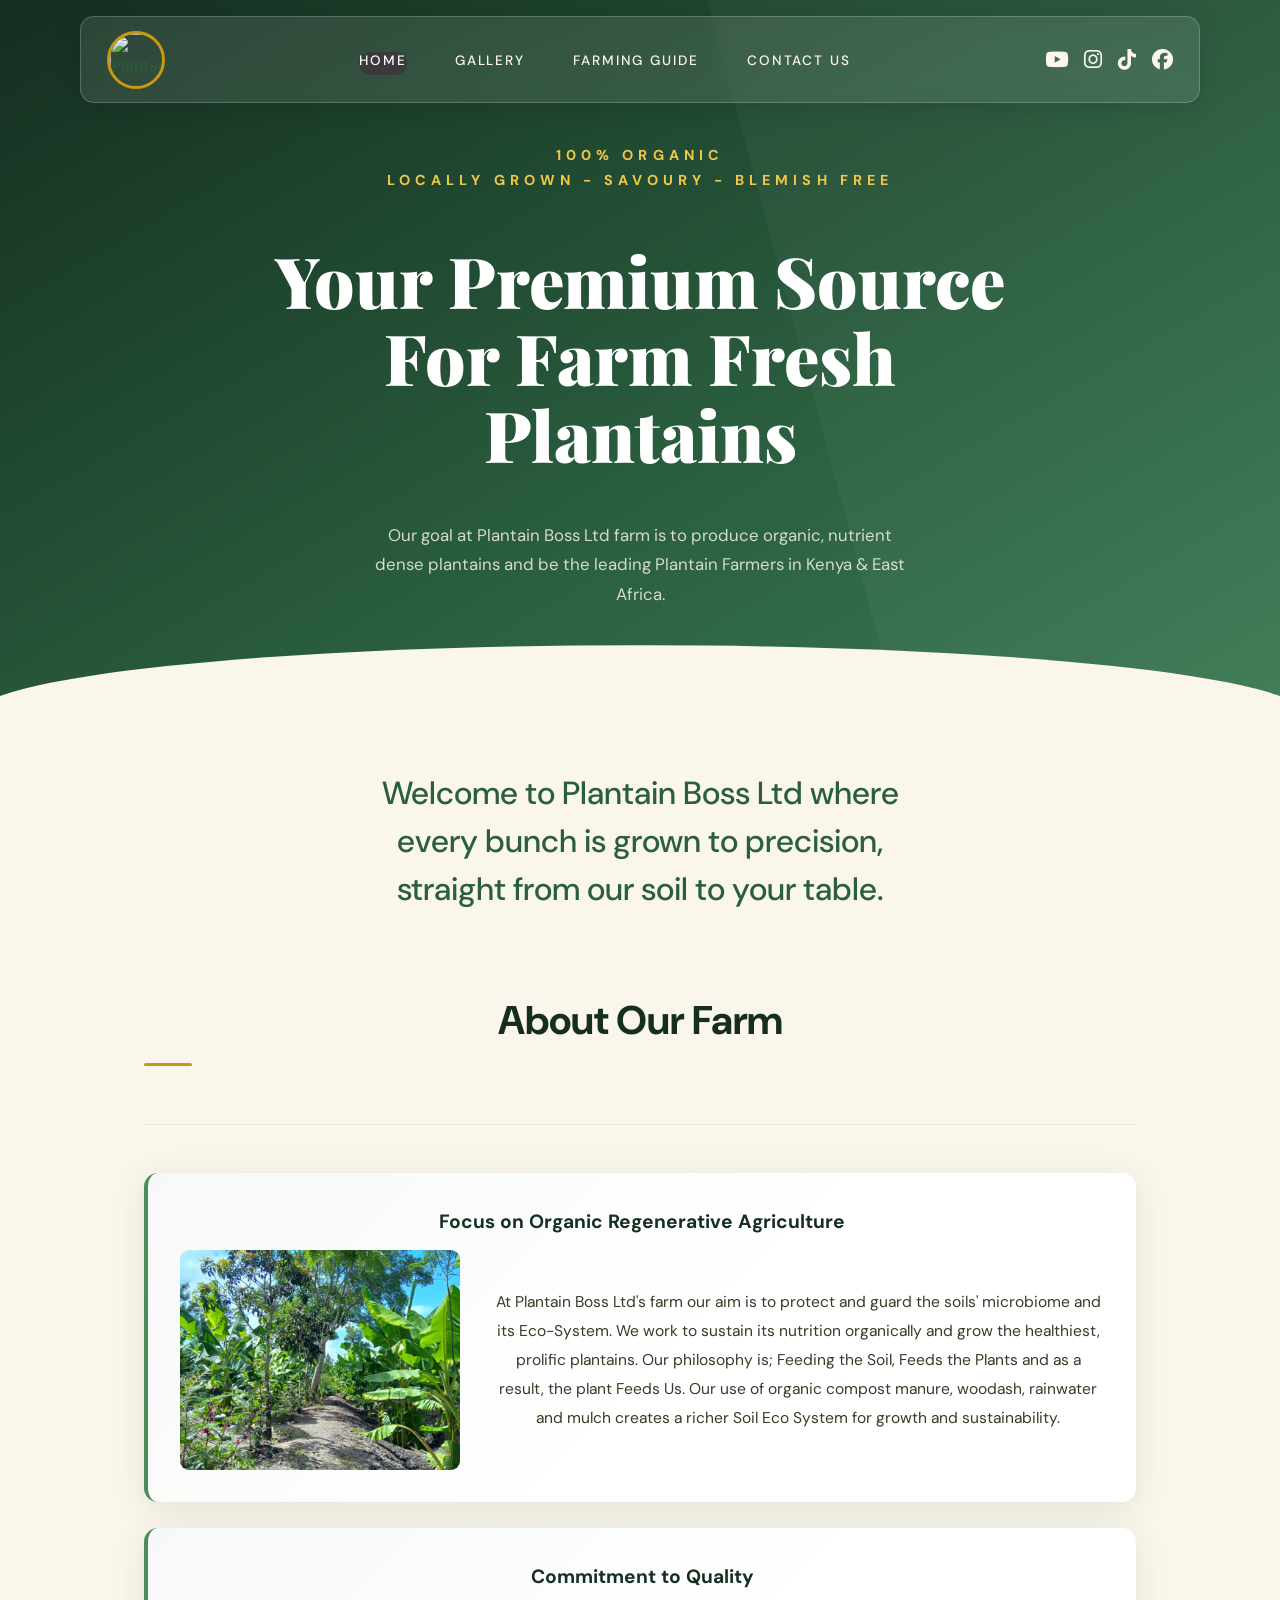
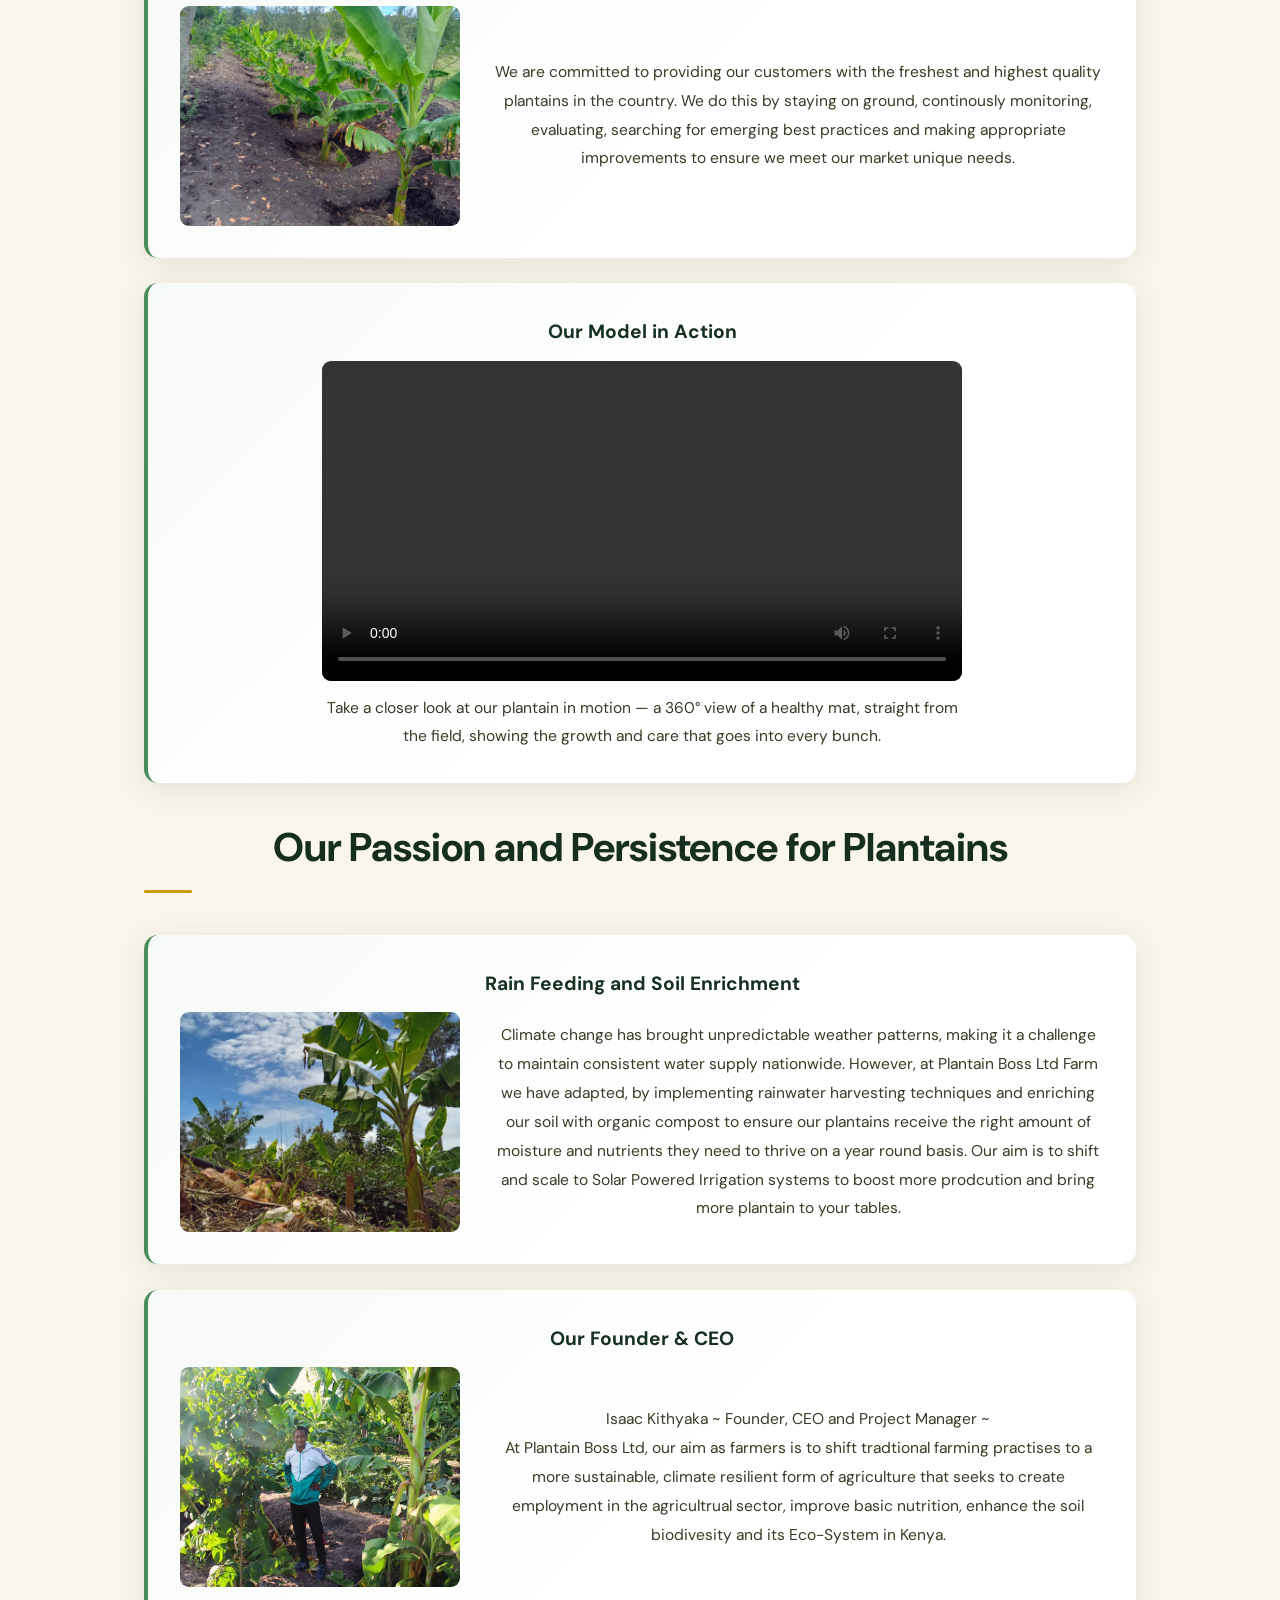
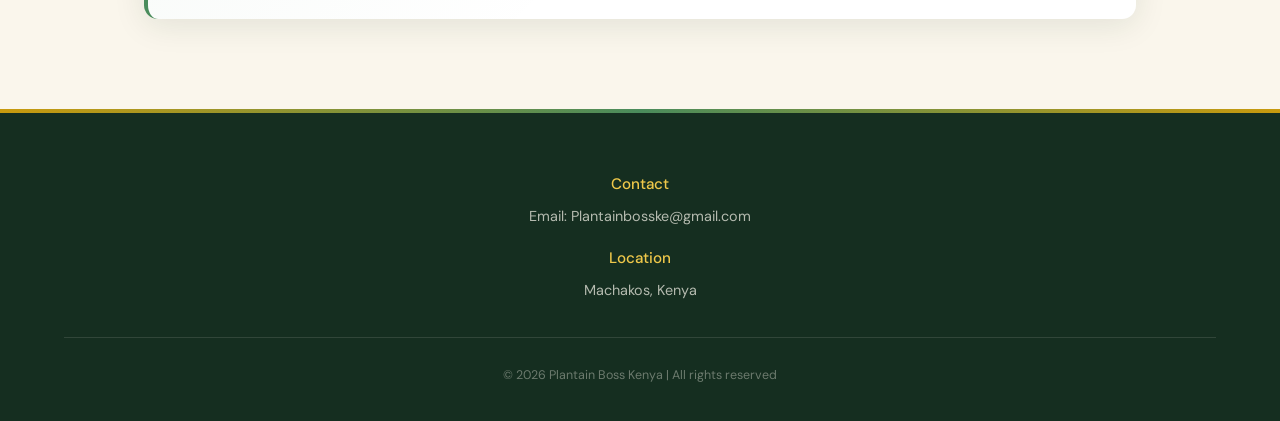
==== commit 2c1c7f68: "Add files via upload" ====
--- a/index.html
+++ b/index.html
@@ -14,7 +14,7 @@
 <link rel="stylesheet" href="submission/css/styles.css">
 
 <!--5. title -->
-<title>Plantain Boss Ltd Kenya | Organic Farm-Fresh Plantains, Machakos</title>
+<title>Plantain Boss Kenya | Organic Farm-Fresh Plantains, Machakos</title>
 <link rel="stylesheet" href="https://cdnjs.cloudflare.com/ajax/libs/font-awesome/6.5.0/css/all.min.css">
 <link rel="preconnect" href="https://fonts.googleapis.com">
 <link rel="preconnect" href="https://fonts.gstatic.com" crossorigin>
@@ -38,6 +38,7 @@
   "sameAs": [
     "https://www.youtube.com/@PlantainBossKenya",
     "https://www.instagram.com/plantainboss_ke/",
+    "https://www.tiktok.com/@plantainboss_ke",
     "https://www.facebook.com/plantainbosskenya"
   ]
 }
@@ -63,6 +64,10 @@
 </a>
 <a href="https://www.instagram.com/plantainboss_ke/" target="_blank">
 <i class="fab fa-instagram"></i>
+</a>
+</a>
+<a href="https://www.tiktok.com/@plantainboss_ke" target="_blank">
+<i class="fab fa-tiktok"></i>
 </a>
 <a href="https://www.facebook.com/plantainbosskenya" target="_blank">
 <i class="fab fa-facebook"></i>
@@ -97,12 +102,21 @@
 <article>
 <h4> Focus on Organic Regenerative Agriculture </h4>
 <img src="submission/images/farm2.jpg" alt="Variety of Plantains" width="30%" height="40%">
-<p> At Plantain Boss Ltd's farm, our aim is to protect and guard the soils' microbiome and its Eco-System. We work to sustain its nutrition organically and grow the healthiest, prolific plantains. Our philosophy is; Feeding the Soil Feeds the Plants and as a result Feeds Us. Our use of organic compost manure, woodash, rainwater and mulch creates a richer Soil Eco System for growth and sustainability. </p>
+<p> At Plantain Boss Ltd's farm our aim is to protect and guard the soils' microbiome and its Eco-System. We work to sustain its nutrition organically and grow the healthiest, prolific plantains. Our philosophy is; Feeding the Soil, Feeds the Plants and as a result, the plant Feeds Us. Our use of organic compost manure, woodash, rainwater and mulch creates a richer Soil Eco System for growth and sustainability. </p>
 </article>
 <article>
 <h4> Commitment to Quality </h4>
-<img src="submission/images/quality.jpg" alt="Plantain Boss Kenya" width="20%" height="50%">
+<img src="submission/images/farm7.jpg" alt="Plantain Boss Kenya" width="20%" height="50%">
 <p> We are committed to providing our customers with the freshest and highest quality plantains in the country. We do this by staying on ground, continously monitoring, evaluating, searching for emerging best practices and making appropriate improvements to ensure we meet our market unique needs.
+</article>
+
+<article style="grid-template-columns:1fr;">
+<h4 style="grid-column:1;"> Our Model in Action </h4>
+<video controls playsinline preload="metadata" style="width:100%; max-width:640px; margin:0 auto; border-radius:9px; grid-row:2; grid-column:1; justify-self:center;">
+<source src="submission/plantain-360-model.mp4" type="video/mp4">
+Your browser does not support the video tag.
+</video>
+<p style="grid-row:3; grid-column:1; text-align:center; max-width:640px; margin:0.8rem auto 0;"> Take a closer look at our plantain in motion — a 360° view of a healthy mat, straight from the field, showing the growth and care that goes into every bunch. </p>
 </article>
 
 </section>
@@ -119,7 +133,7 @@
 <h4> Our Founder & CEO </h4>
 <img src="submission/images/farm4.jpg" alt="Plantain Boss Kenya" width="30%" height="40%">
 <p>
-Isaac Kithyaka ~ Founder, CEO and Project Manager ~ <br> The average age of a farmer in Kenya is 60 years old, Plantain Boss Ltd seeks to disrupt this. Our aim as farmers is to shift tradtional farming practises to a more sustainable, climate resilient form of agriculture that seeks to create employment in the agricultrual sector, improve basic nutrition, enhance the soil biodivesity and its Eco-System in Kenya.
+Isaac Kithyaka ~ Founder, CEO and Project Manager ~ <br> At Plantain Boss Ltd, our aim as farmers is to shift tradtional farming practises to a more sustainable, climate resilient form of agriculture that seeks to create employment in the agricultrual sector, improve basic nutrition, enhance the soil biodivesity and its Eco-System in Kenya.
 </p>
 </article>
 </section>
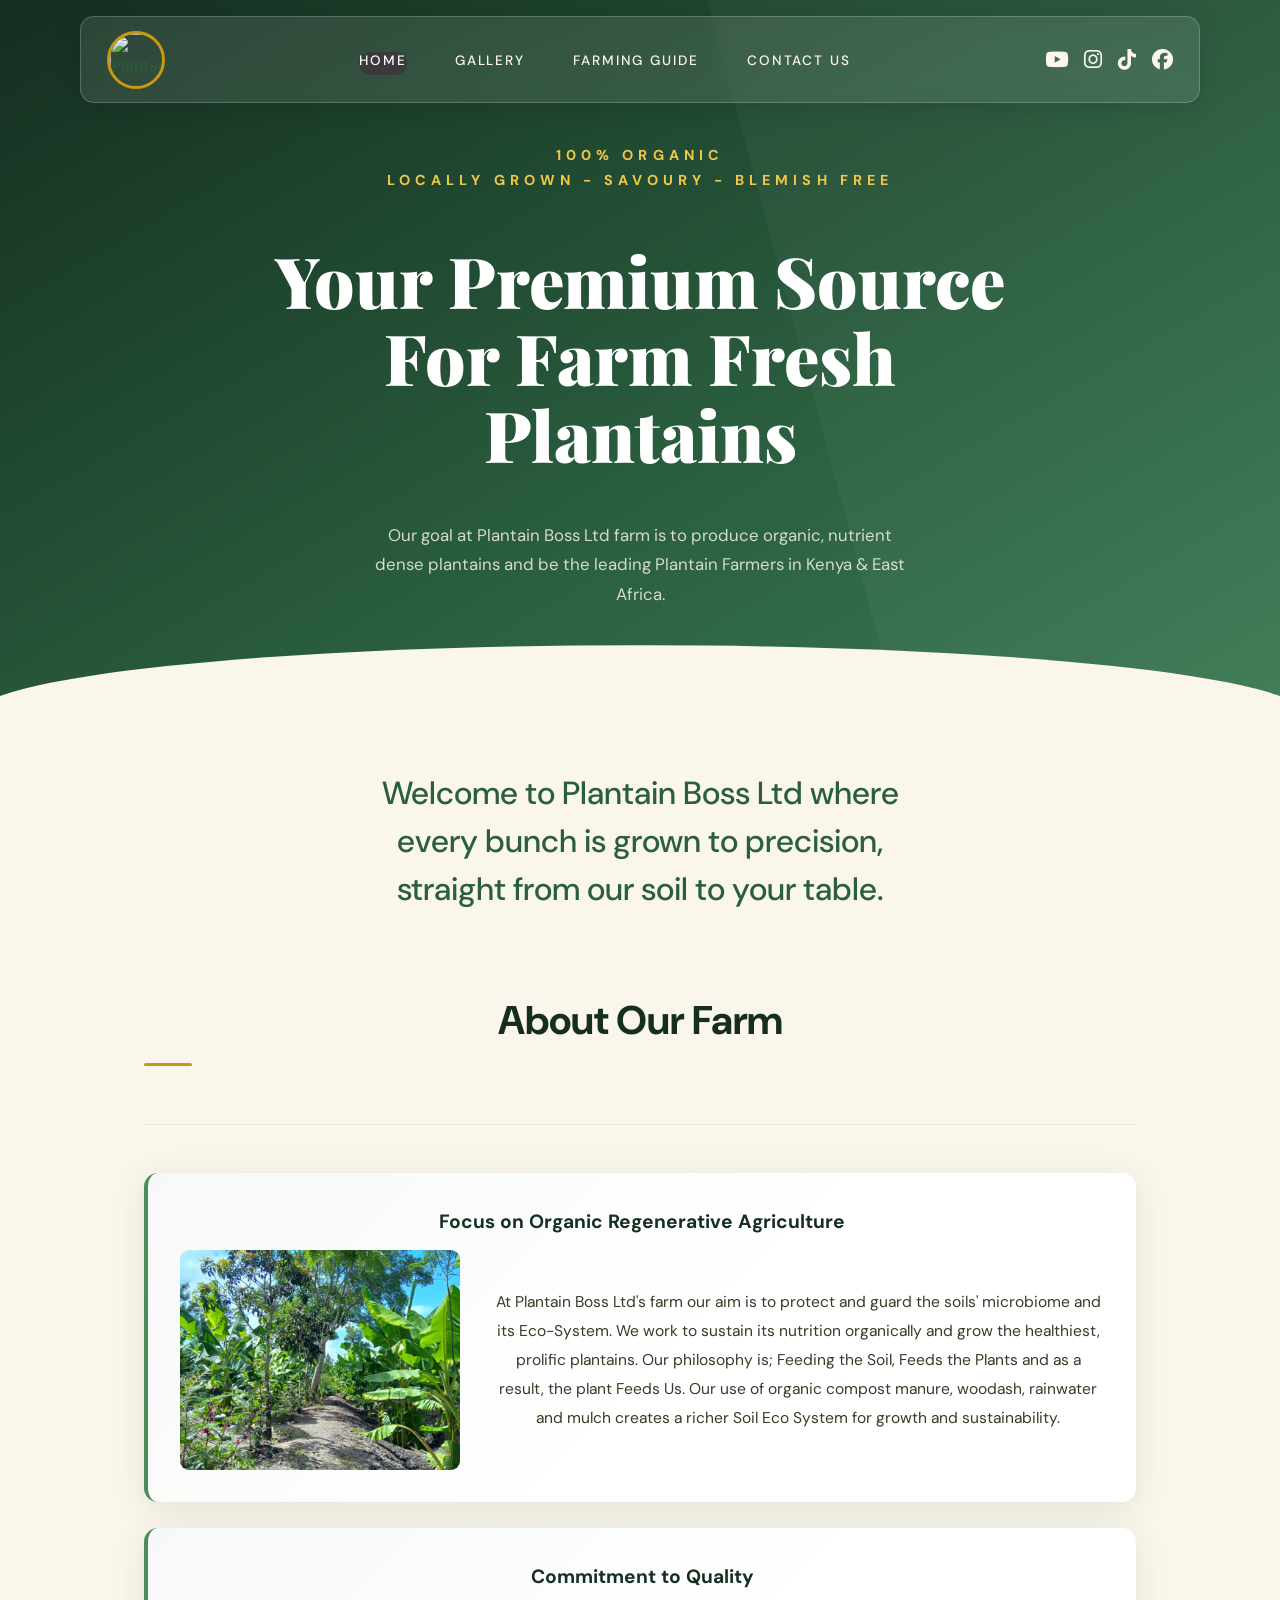
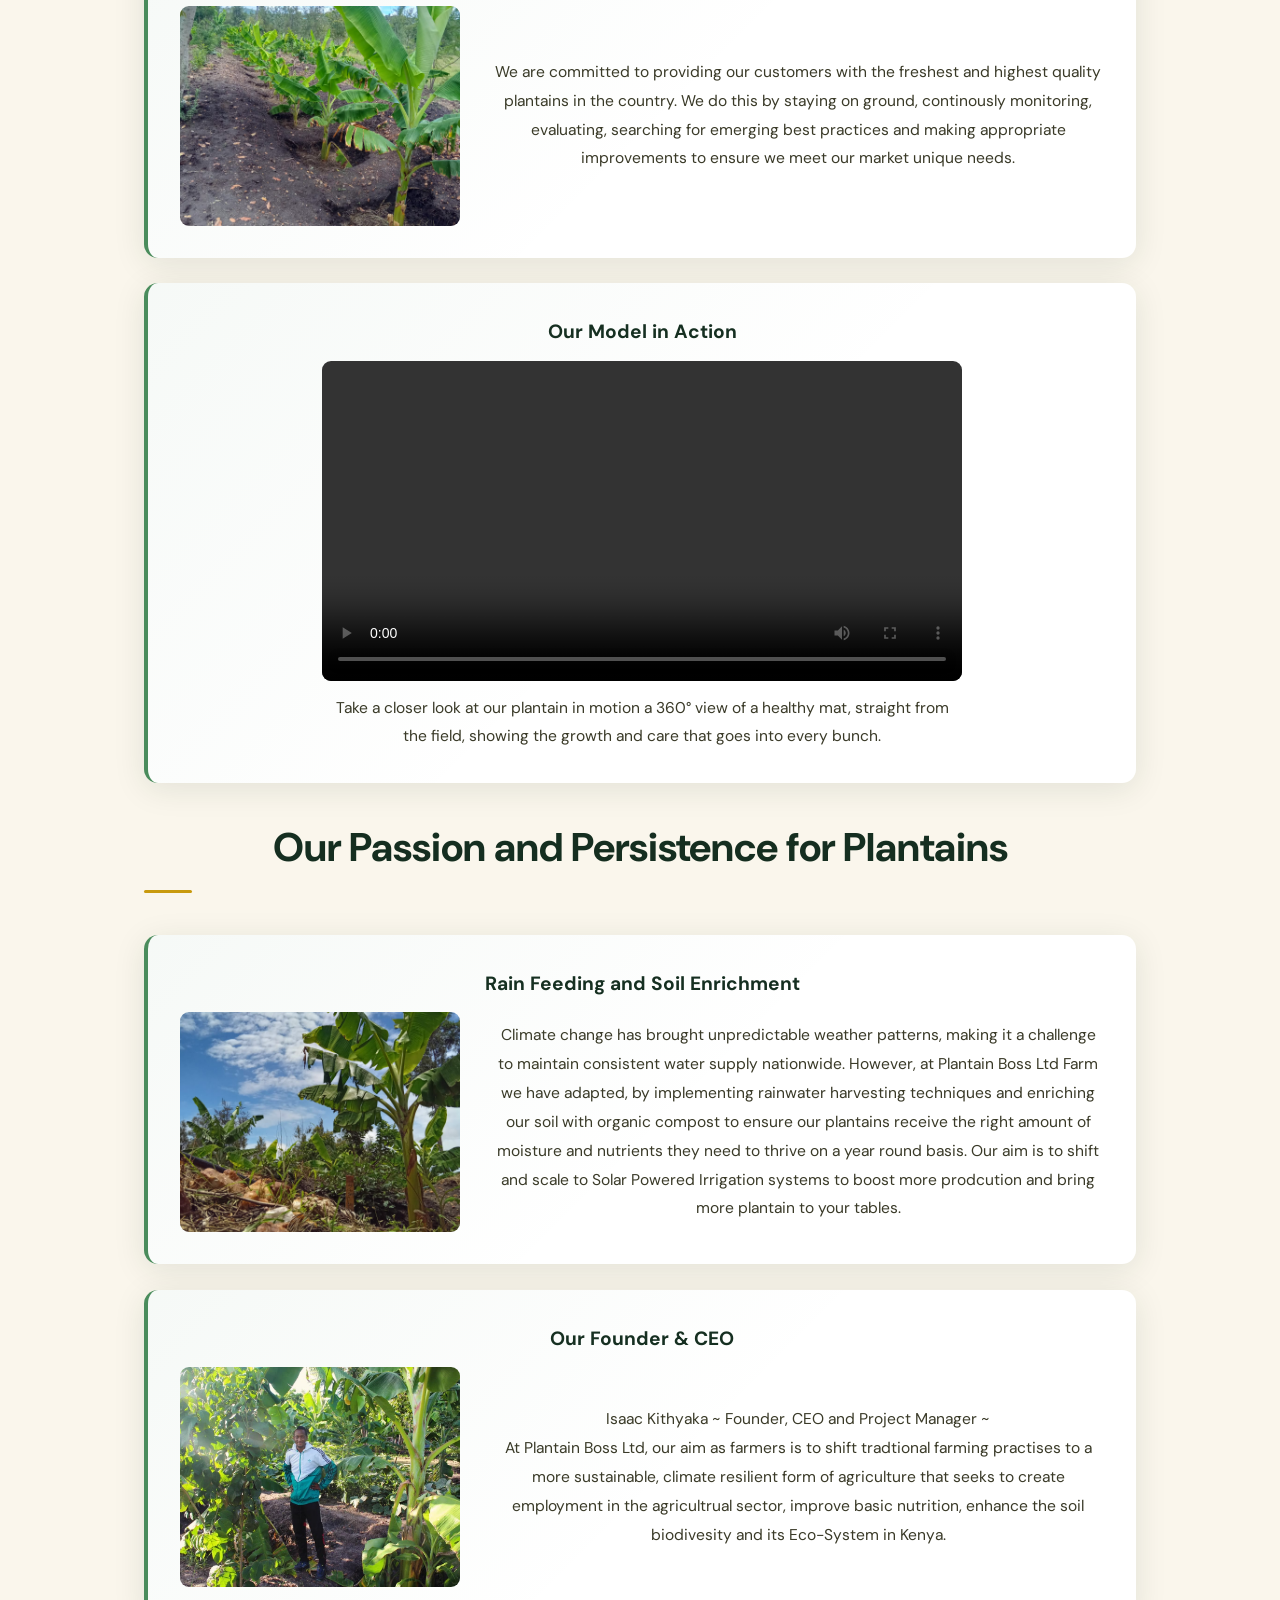
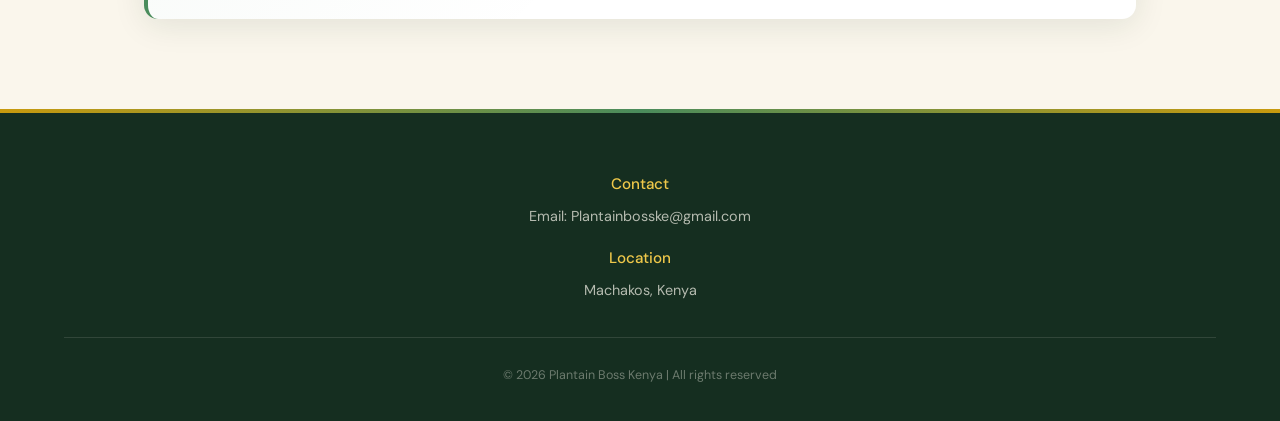
==== commit 900dc29b: "Update index.html" ====
--- a/index.html
+++ b/index.html
@@ -116,7 +116,7 @@
 <source src="submission/plantain-360-model.mp4" type="video/mp4">
 Your browser does not support the video tag.
 </video>
-<p style="grid-row:3; grid-column:1; text-align:center; max-width:640px; margin:0.8rem auto 0;"> Take a closer look at our plantain in motion — a 360° view of a healthy mat, straight from the field, showing the growth and care that goes into every bunch. </p>
+<p style="grid-row:3; grid-column:1; text-align:center; max-width:640px; margin:0.8rem auto 0;"> Take a closer look at our plantain in motion a 360° view of a healthy mat, straight from the field, showing the growth and care that goes into every bunch. </p>
 </article>
 
 </section>
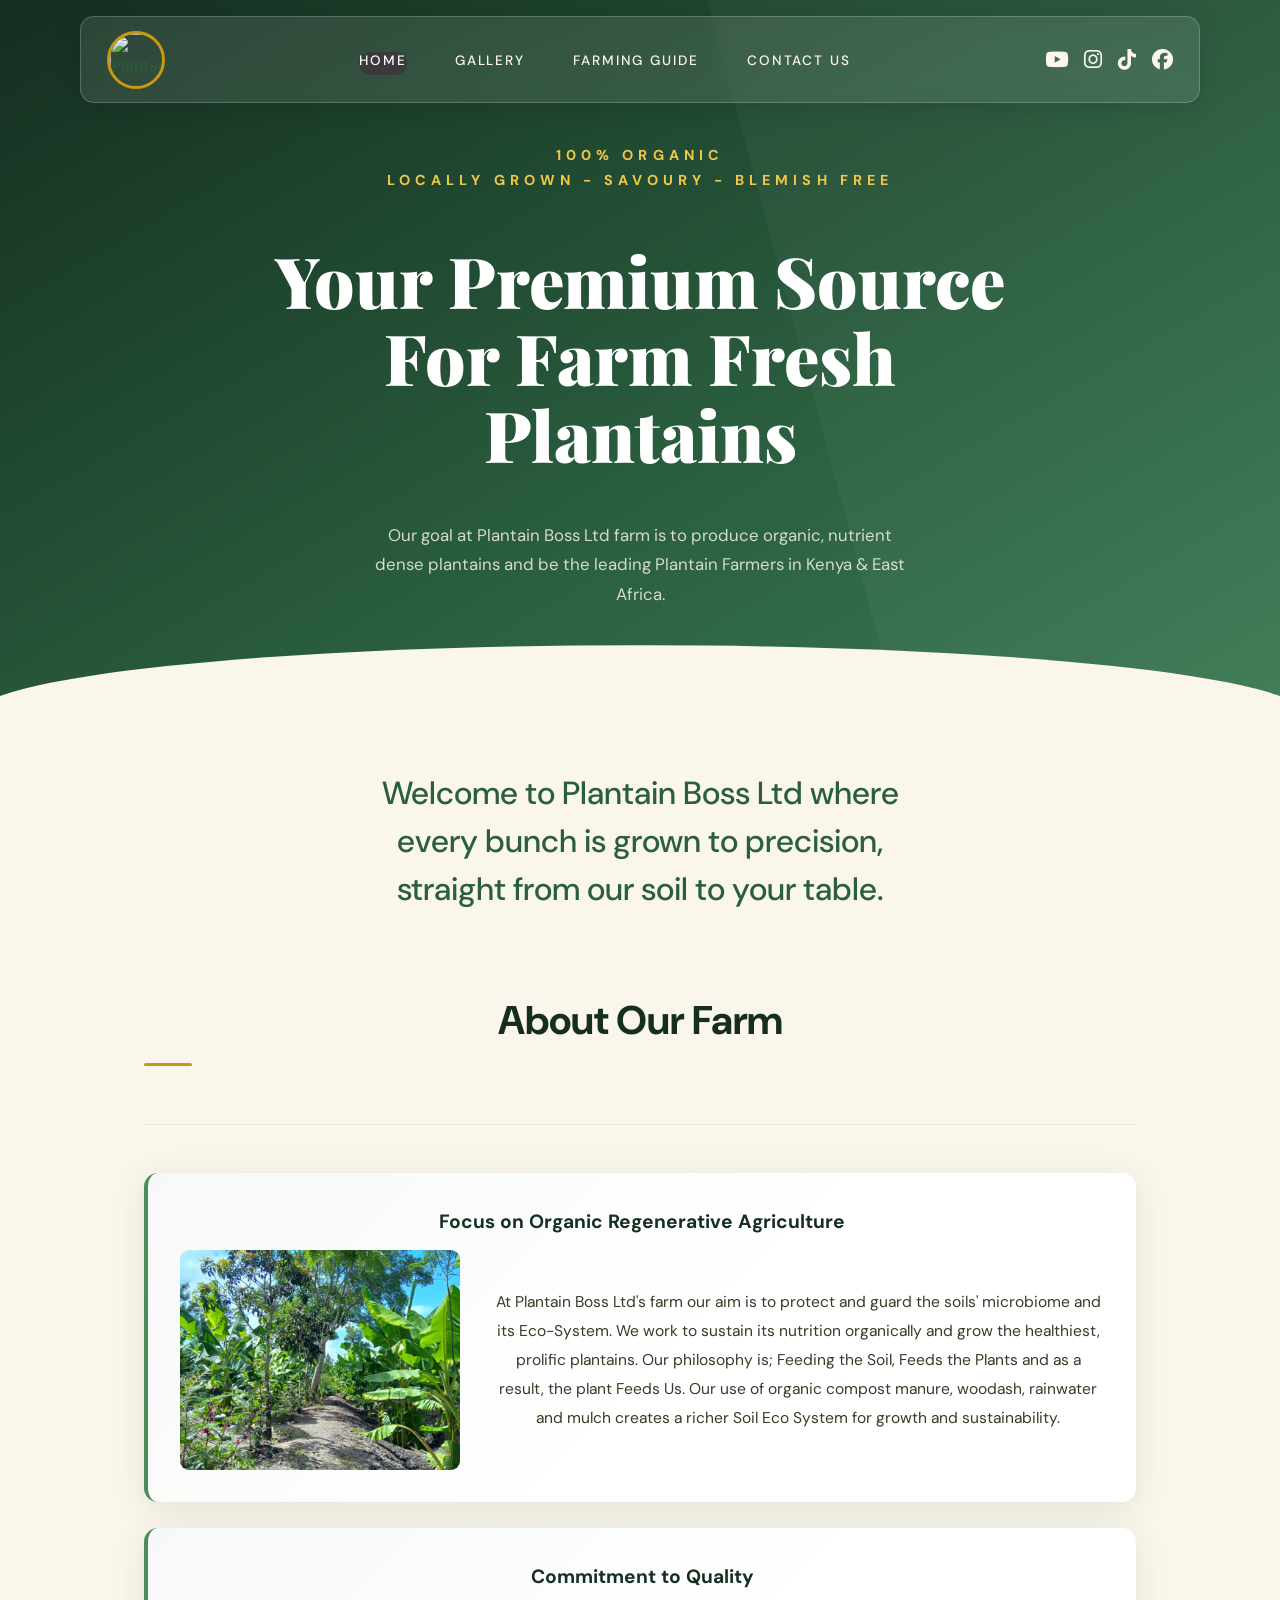
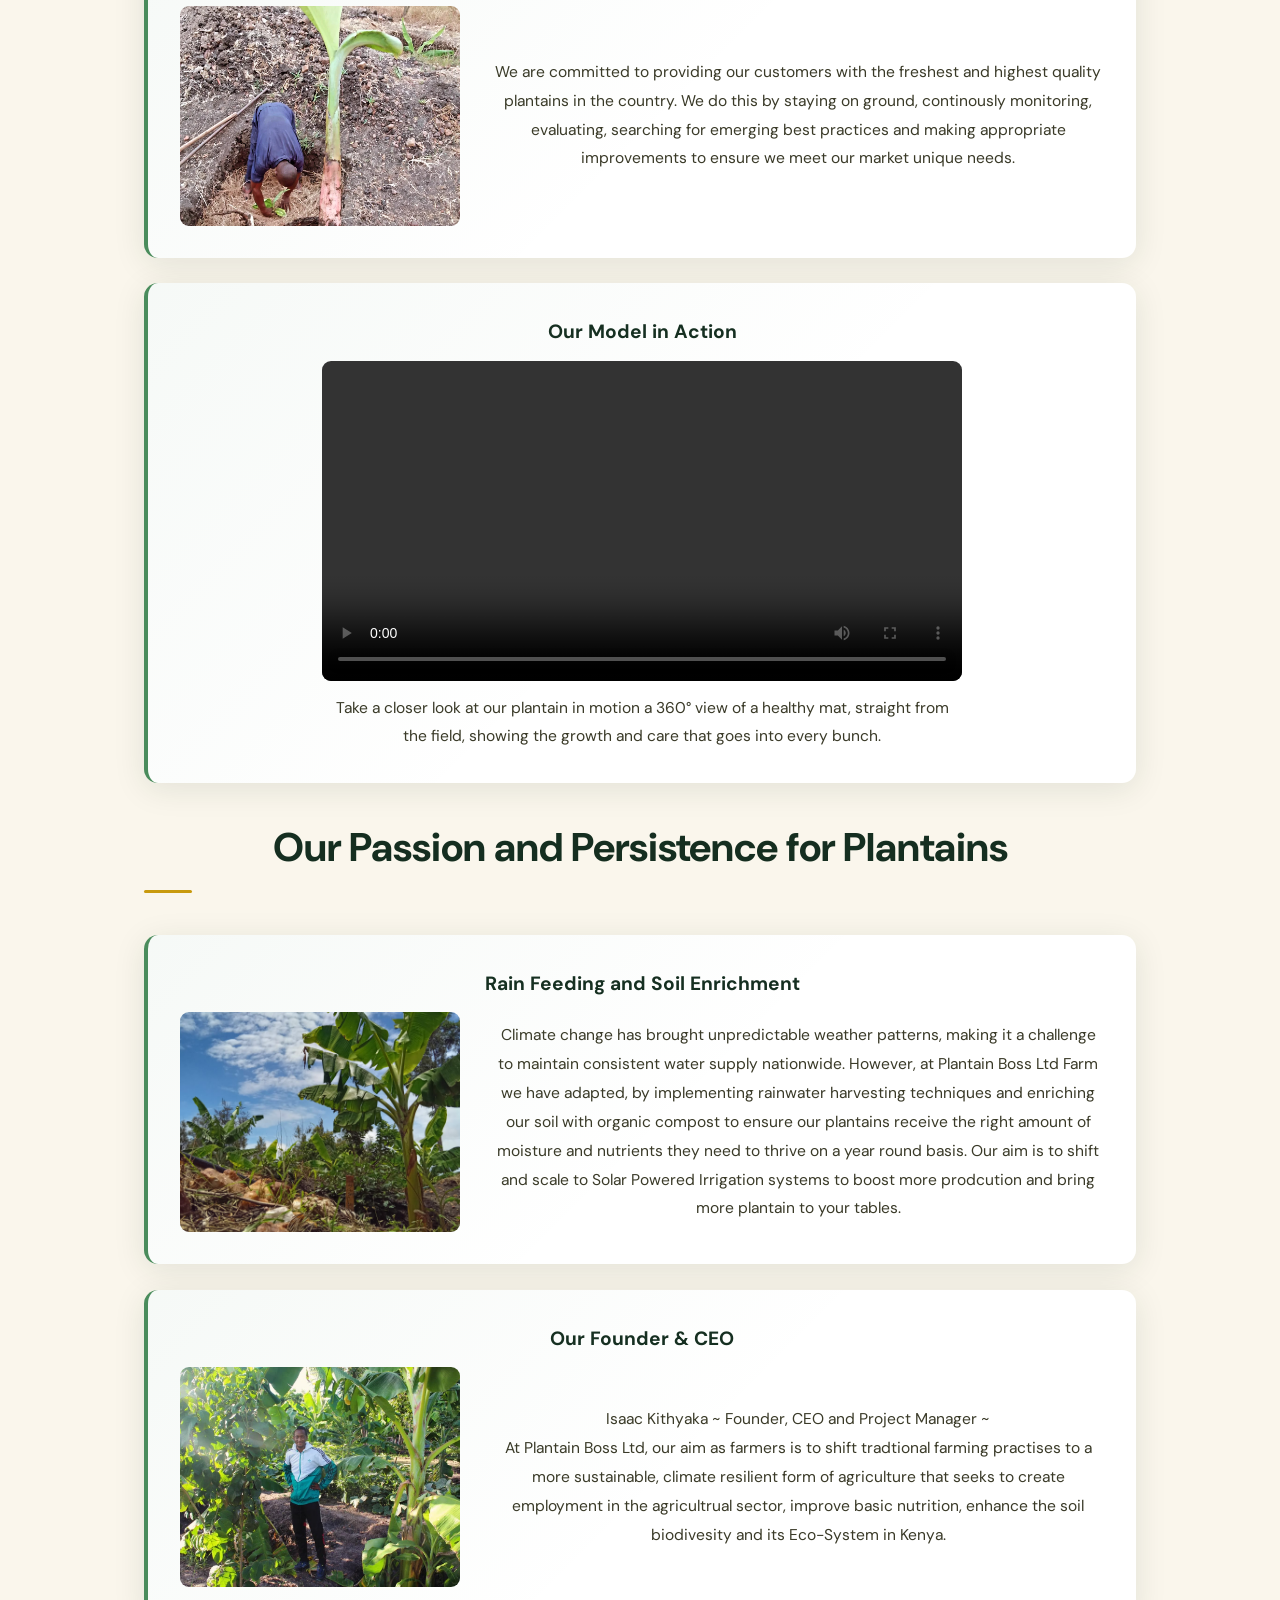
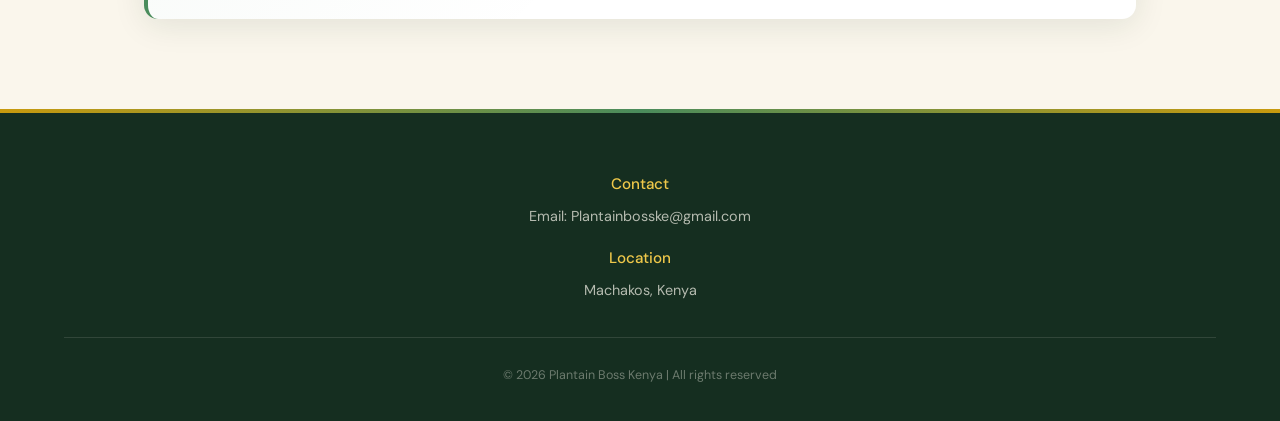
==== commit 4f9f6e2e: "Update index.html" ====
--- a/index.html
+++ b/index.html
@@ -106,7 +106,7 @@
 </article>
 <article>
 <h4> Commitment to Quality </h4>
-<img src="submission/images/farm7.jpg" alt="Plantain Boss Kenya" width="20%" height="50%">
+<img src="submission/images/quality.jpg" alt="Plantain Boss Kenya" width="20%" height="50%">
 <p> We are committed to providing our customers with the freshest and highest quality plantains in the country. We do this by staying on ground, continously monitoring, evaluating, searching for emerging best practices and making appropriate improvements to ensure we meet our market unique needs.
 </article>
 
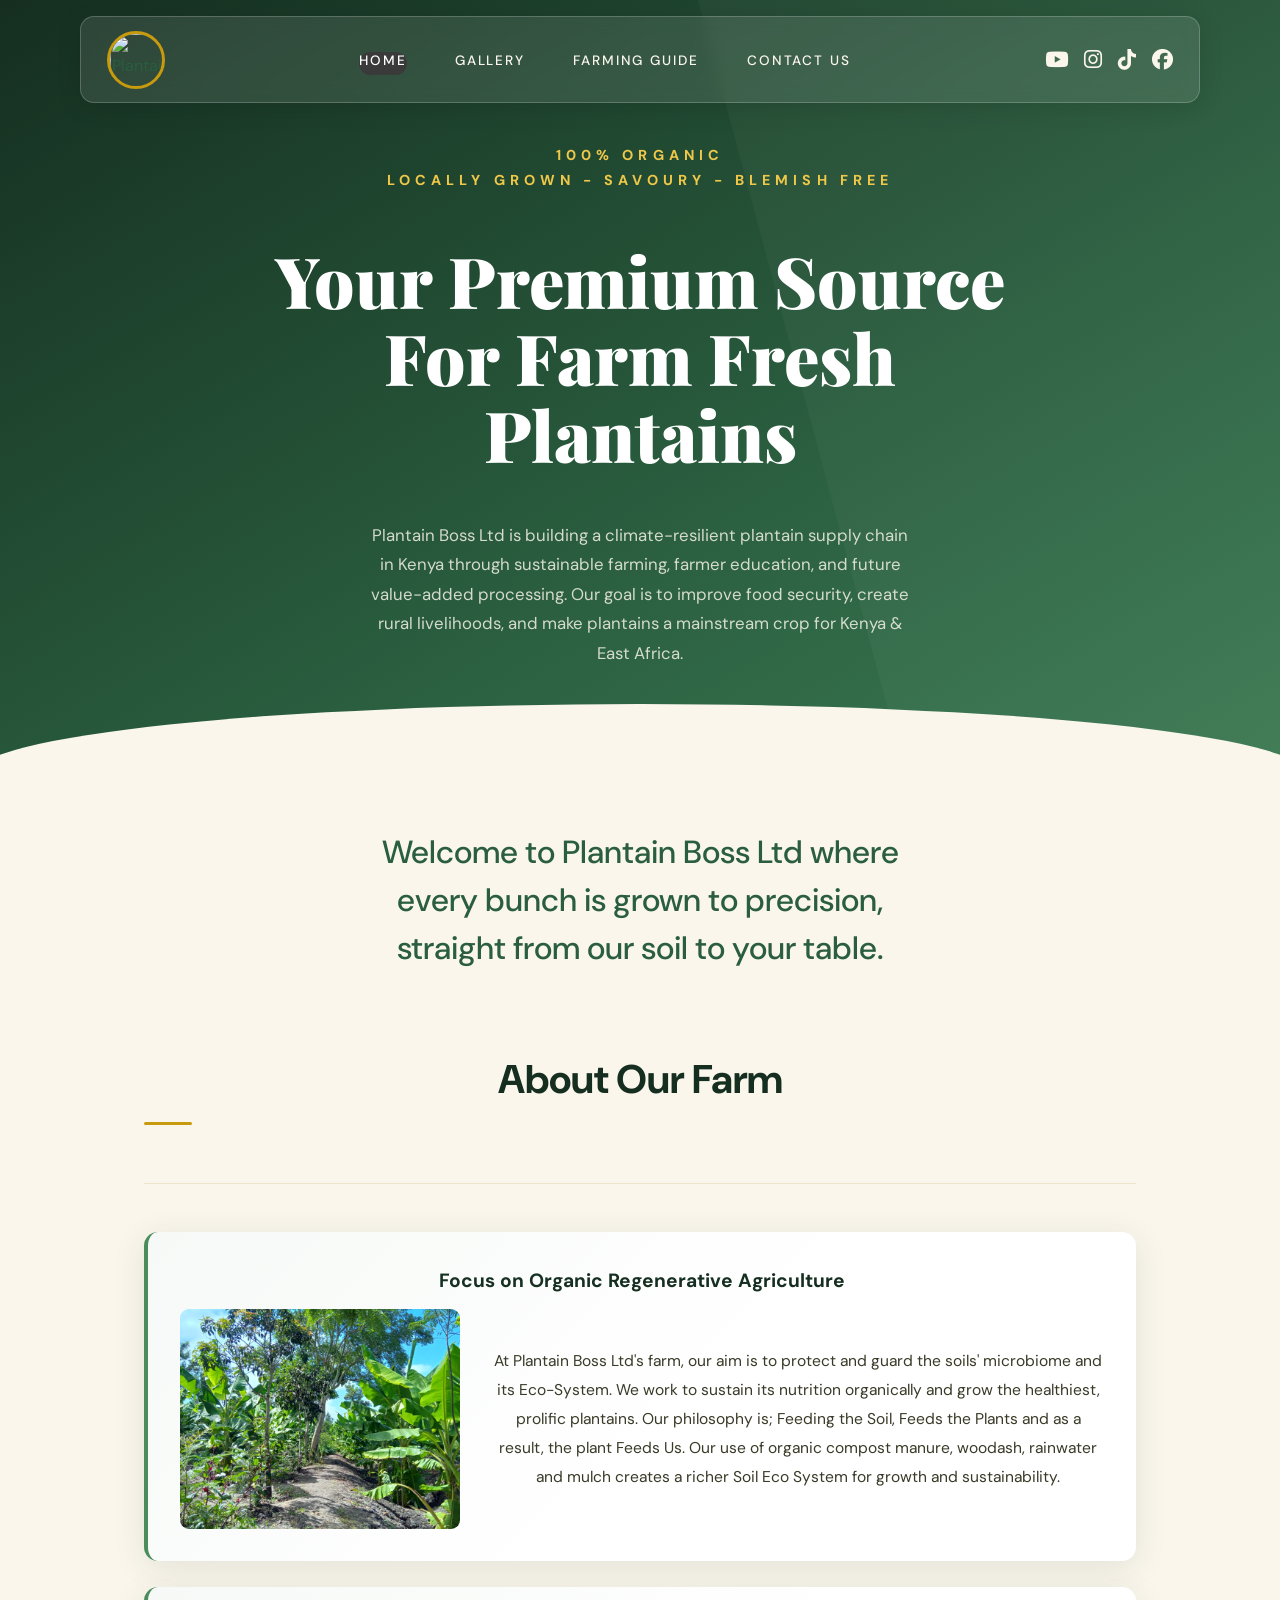
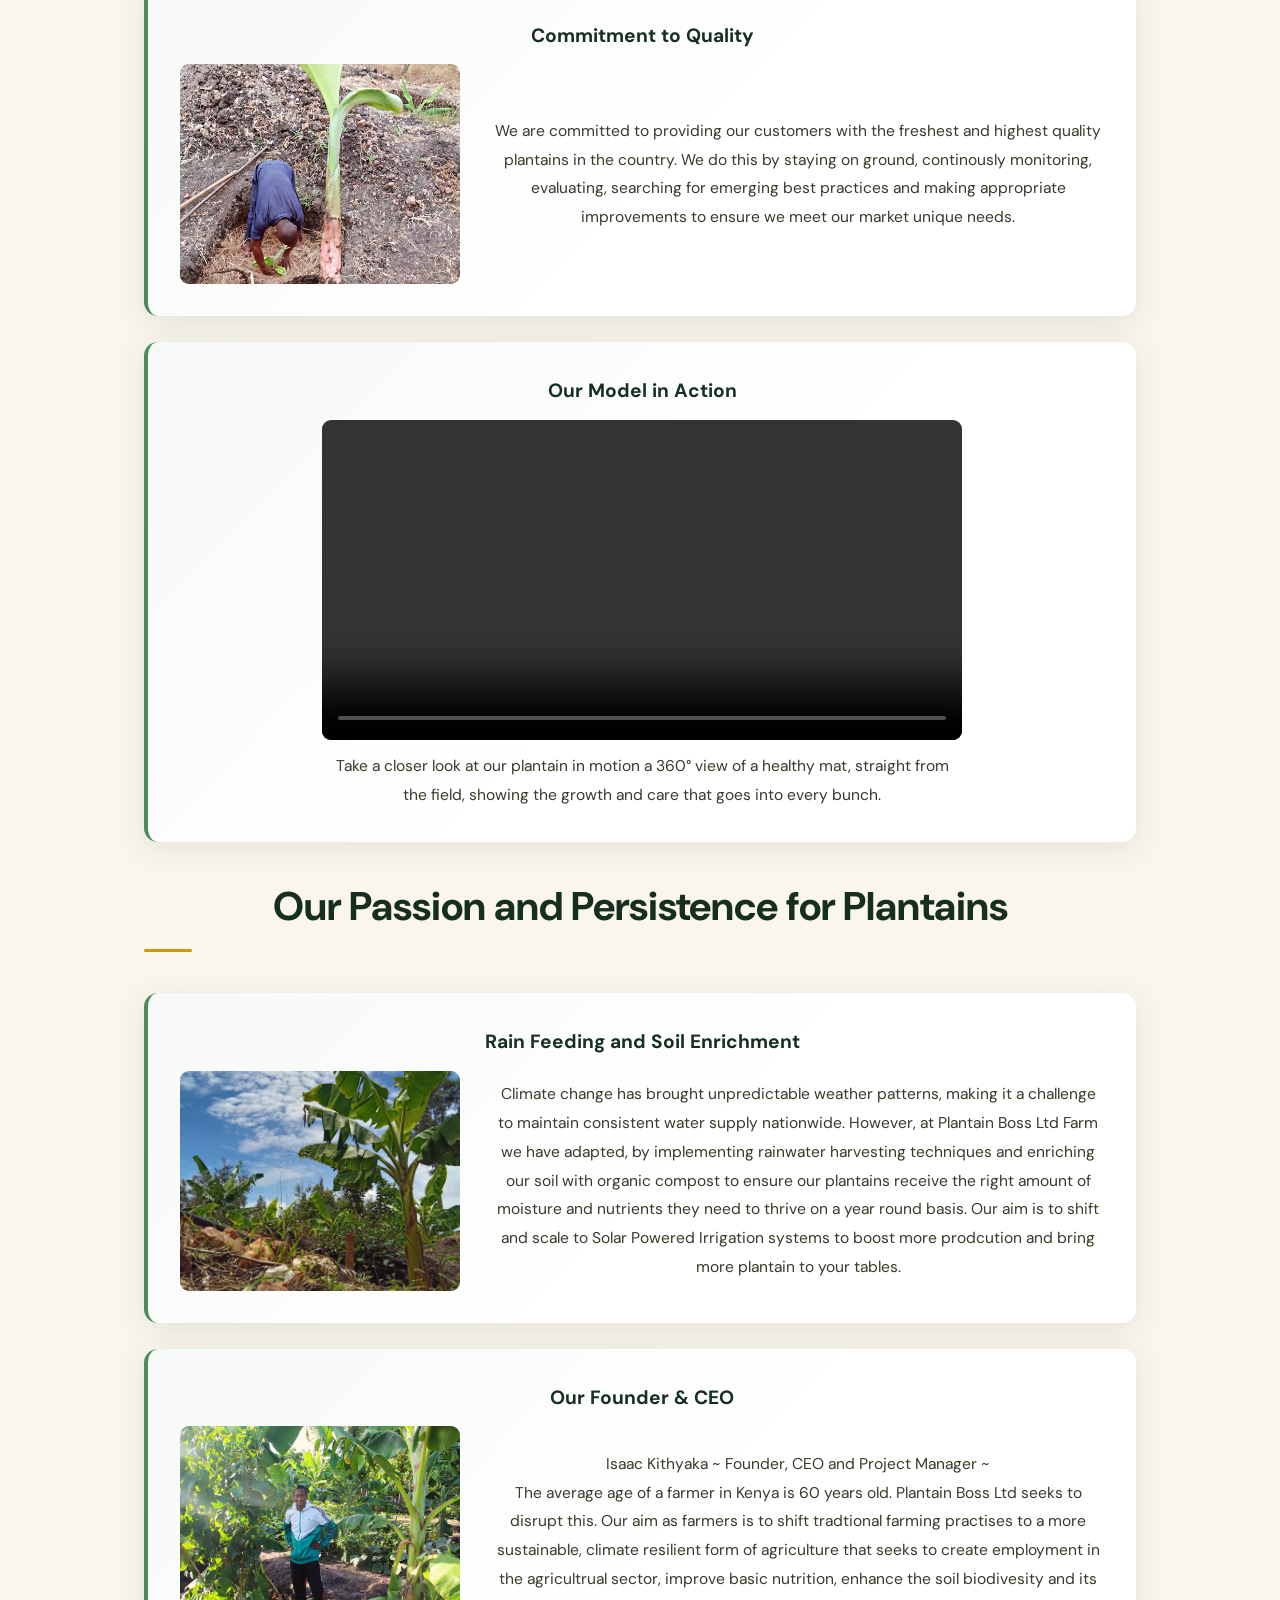
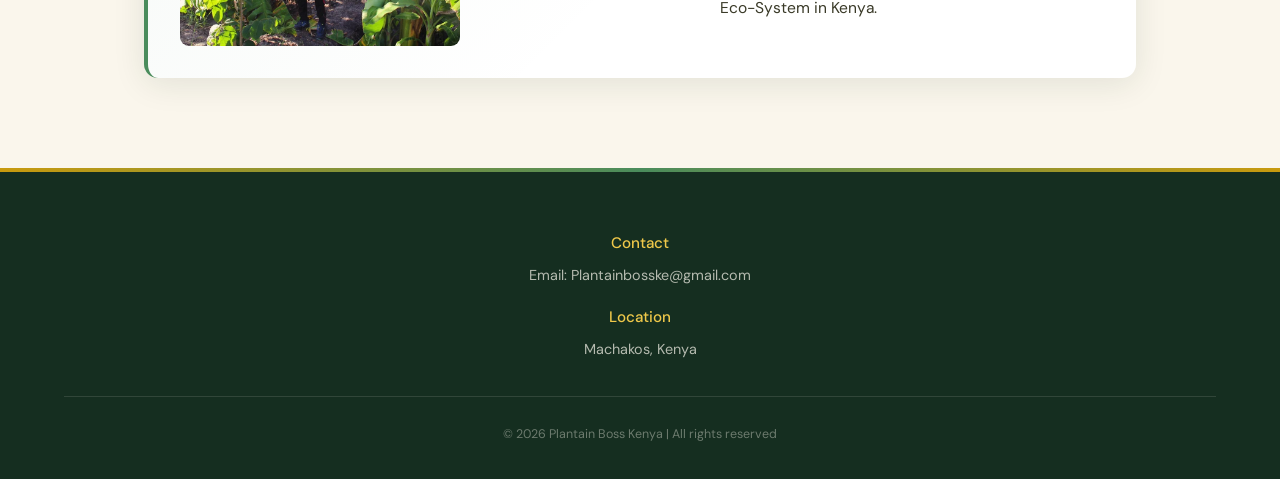
==== commit 6c5add32: "Update index.html" ====
--- a/index.html
+++ b/index.html
@@ -81,7 +81,7 @@
 <h1 style="text-align: center;">Your Premium Source For Farm Fresh Plantains </h1>
 <br>
 <div class="banner-caption">
-<p style="text-align: center;"> Our goal at Plantain Boss Ltd farm is to produce organic, nutrient dense plantains and be the leading Plantain Farmers in Kenya & East Africa.</p>
+<p style="text-align: center;"> Plantain Boss Ltd is building a climate-resilient plantain supply chain in Kenya through sustainable farming, farmer education, and future value-added processing. Our goal is to improve food security, create rural livelihoods, and make plantains a mainstream crop for Kenya & East Africa.</p>
 </div>
 </div>
 </header>
@@ -102,7 +102,7 @@
 <article>
 <h4> Focus on Organic Regenerative Agriculture </h4>
 <img src="submission/images/farm2.jpg" alt="Variety of Plantains" width="30%" height="40%">
-<p> At Plantain Boss Ltd's farm our aim is to protect and guard the soils' microbiome and its Eco-System. We work to sustain its nutrition organically and grow the healthiest, prolific plantains. Our philosophy is; Feeding the Soil, Feeds the Plants and as a result, the plant Feeds Us. Our use of organic compost manure, woodash, rainwater and mulch creates a richer Soil Eco System for growth and sustainability. </p>
+<p> At Plantain Boss Ltd's farm, our aim is to protect and guard the soils' microbiome and its Eco-System. We work to sustain its nutrition organically and grow the healthiest, prolific plantains. Our philosophy is; Feeding the Soil, Feeds the Plants and as a result, the plant Feeds Us. Our use of organic compost manure, woodash, rainwater and mulch creates a richer Soil Eco System for growth and sustainability. </p>
 </article>
 <article>
 <h4> Commitment to Quality </h4>
@@ -133,7 +133,7 @@
 <h4> Our Founder & CEO </h4>
 <img src="submission/images/farm4.jpg" alt="Plantain Boss Kenya" width="30%" height="40%">
 <p>
-Isaac Kithyaka ~ Founder, CEO and Project Manager ~ <br> At Plantain Boss Ltd, our aim as farmers is to shift tradtional farming practises to a more sustainable, climate resilient form of agriculture that seeks to create employment in the agricultrual sector, improve basic nutrition, enhance the soil biodivesity and its Eco-System in Kenya.
+Isaac Kithyaka ~ Founder, CEO and Project Manager ~ <br> The average age of a farmer in Kenya is 60 years old. Plantain Boss Ltd seeks to disrupt this. Our aim as farmers is to shift tradtional farming practises to a more sustainable, climate resilient form of agriculture that seeks to create employment in the agricultrual sector, improve basic nutrition, enhance the soil biodivesity and its Eco-System in Kenya.
 </p>
 </article>
 </section>
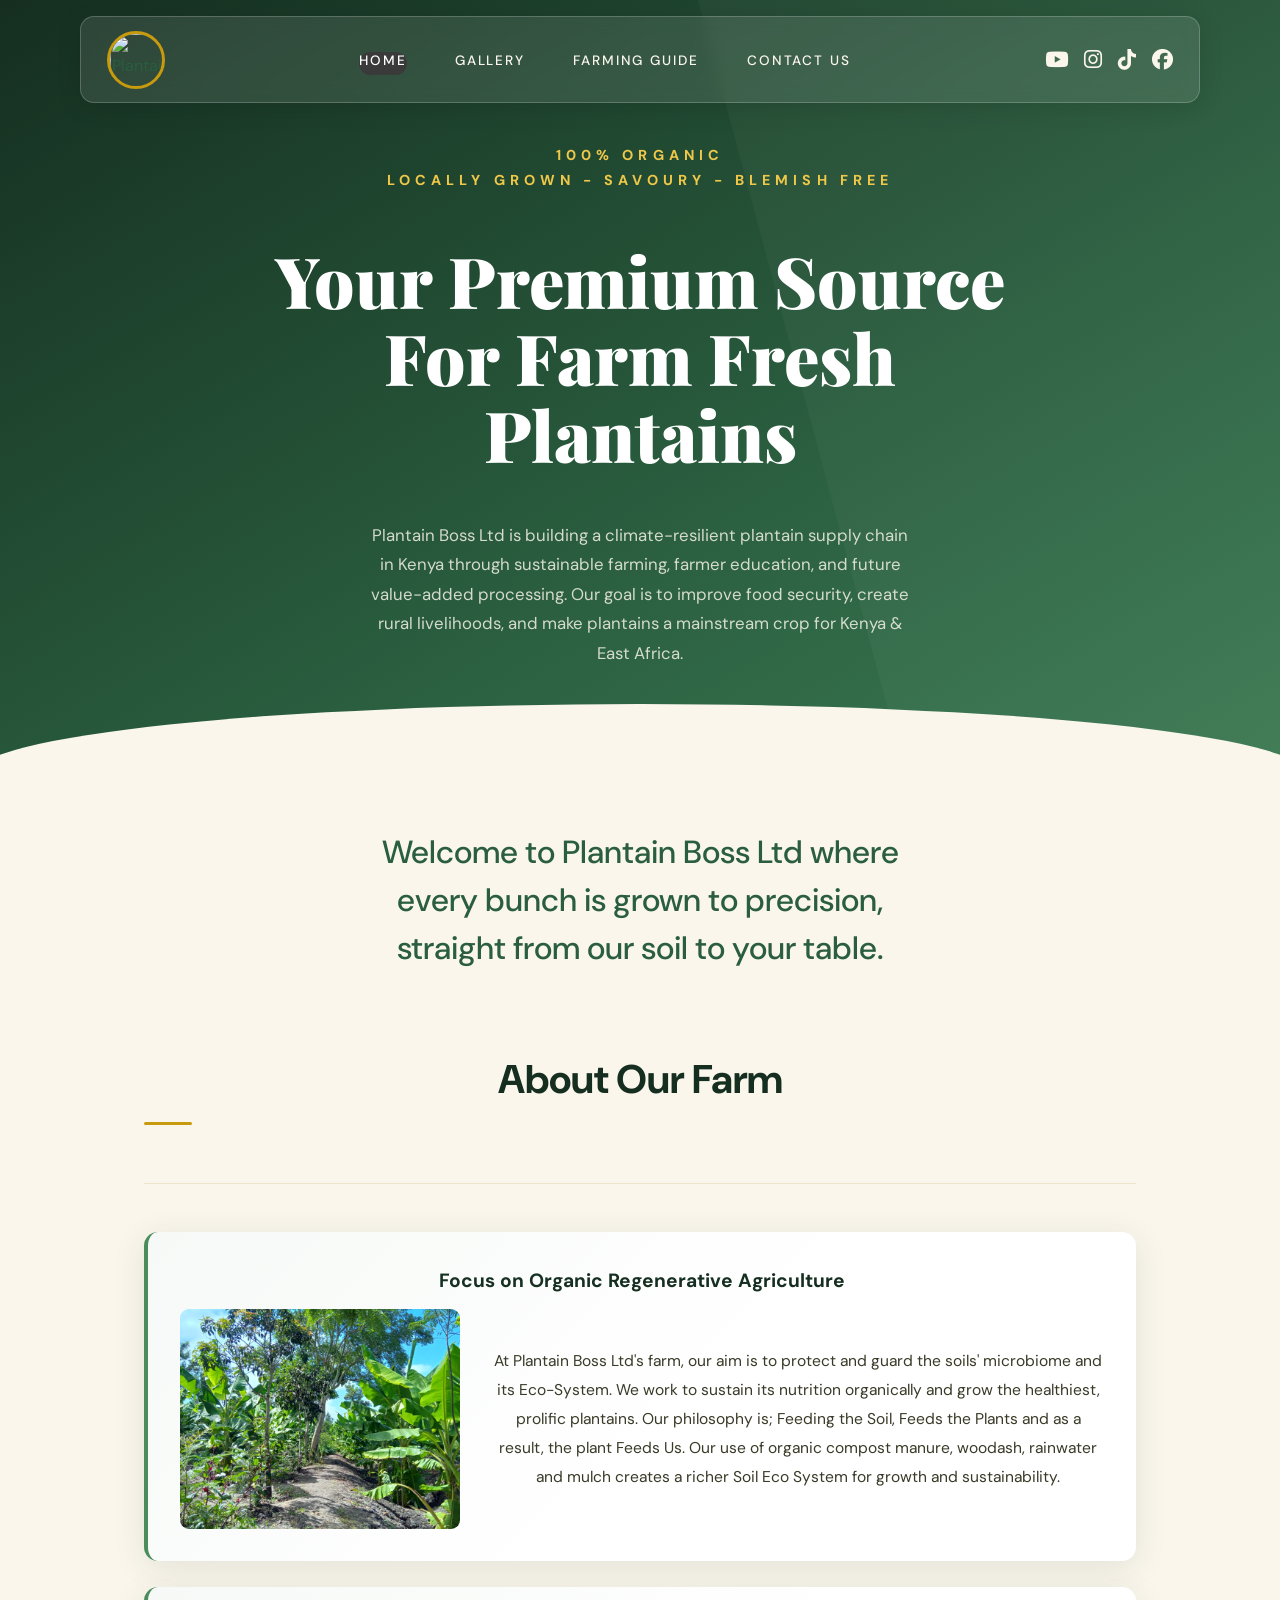
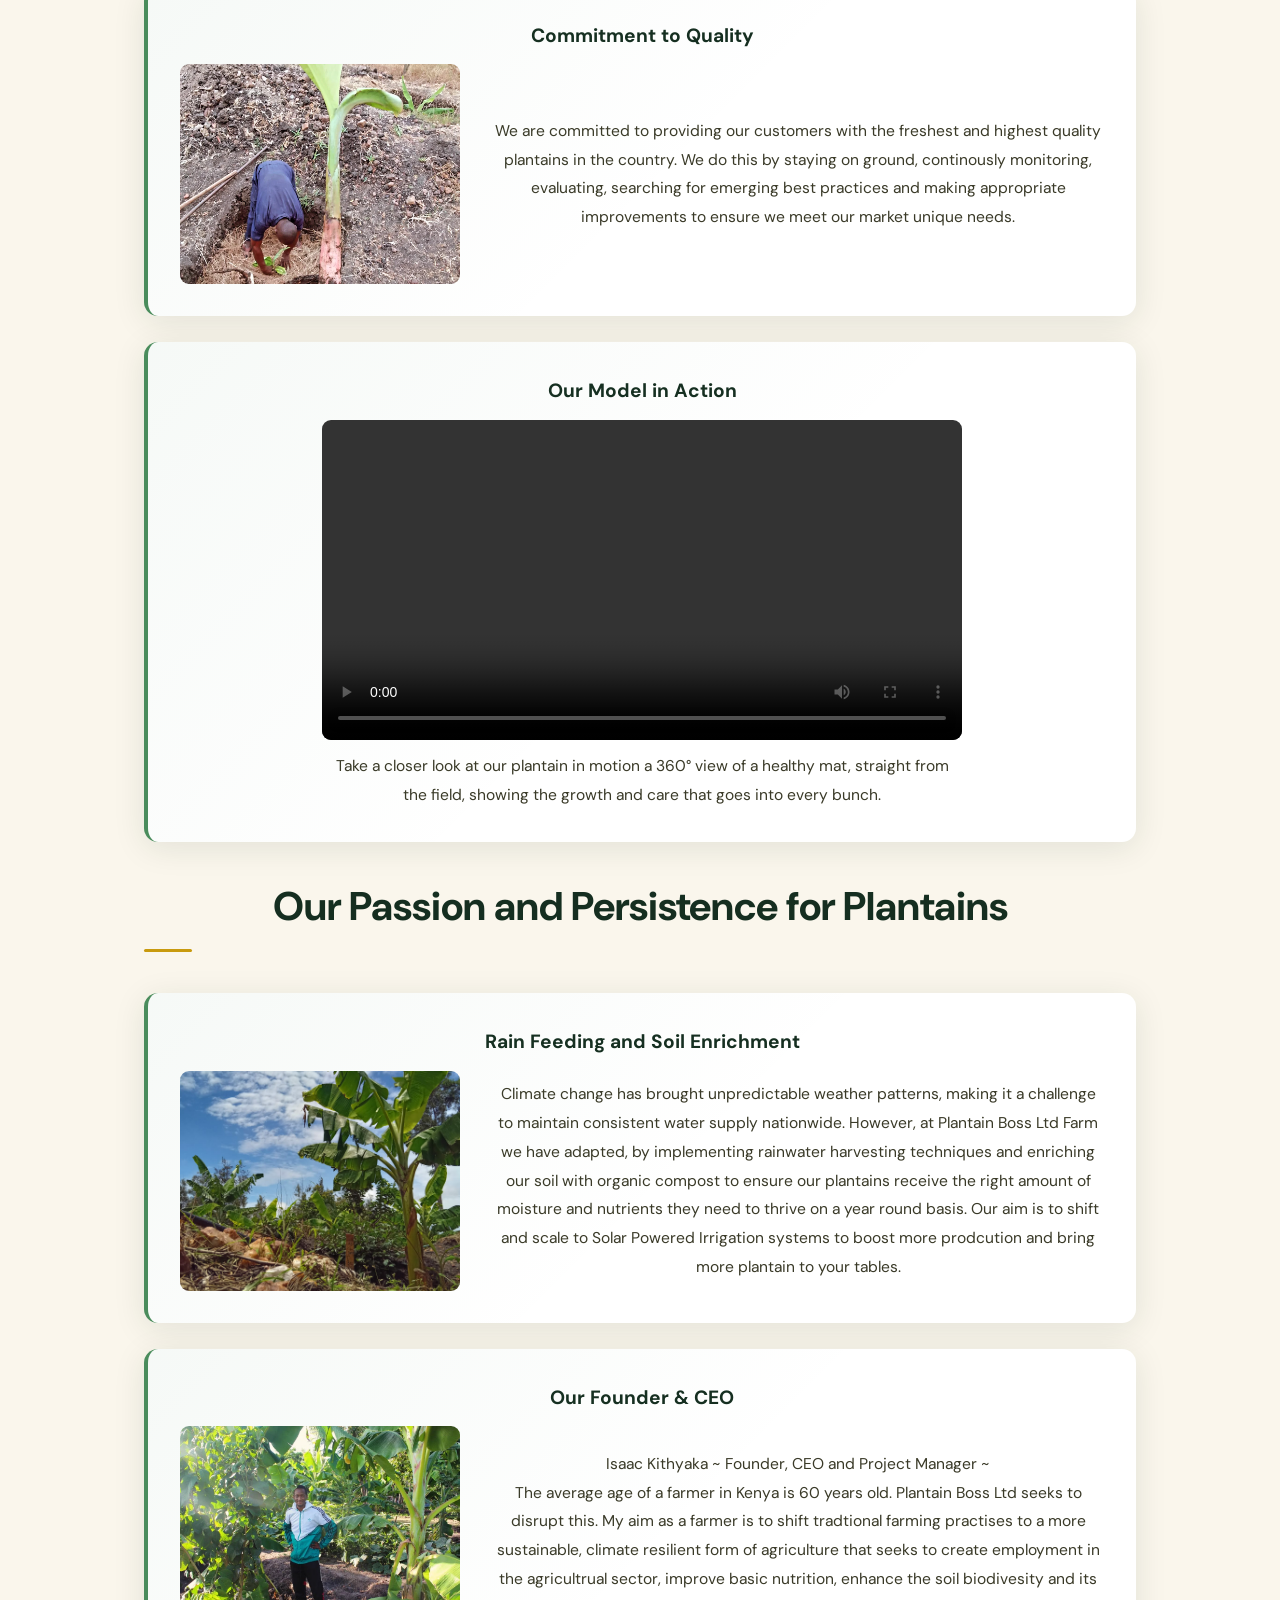
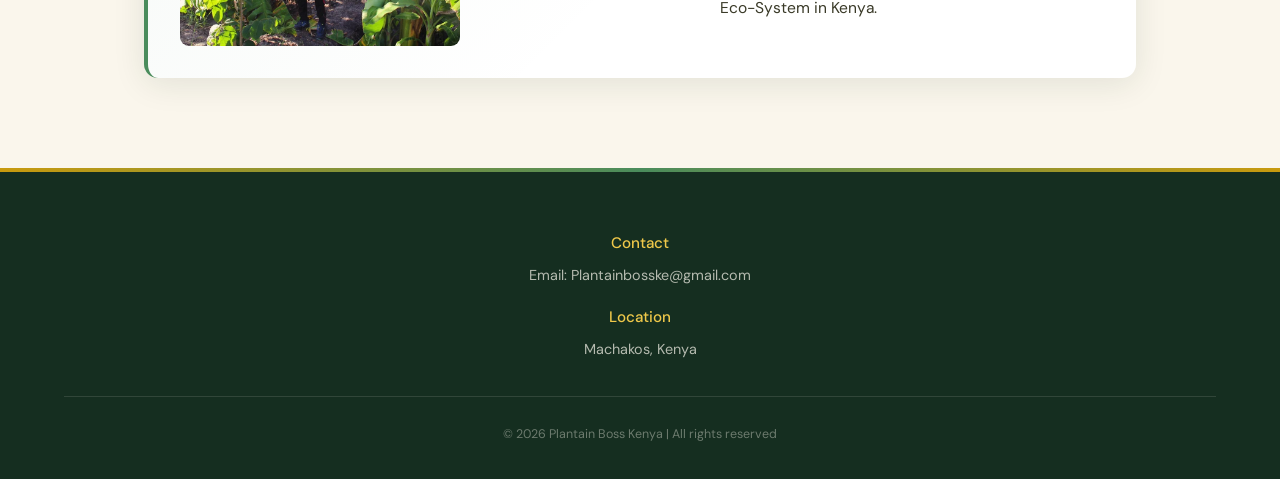
==== commit bdc36d77: "Update index.html" ====
--- a/index.html
+++ b/index.html
@@ -133,7 +133,7 @@
 <h4> Our Founder & CEO </h4>
 <img src="submission/images/farm4.jpg" alt="Plantain Boss Kenya" width="30%" height="40%">
 <p>
-Isaac Kithyaka ~ Founder, CEO and Project Manager ~ <br> The average age of a farmer in Kenya is 60 years old. Plantain Boss Ltd seeks to disrupt this. Our aim as farmers is to shift tradtional farming practises to a more sustainable, climate resilient form of agriculture that seeks to create employment in the agricultrual sector, improve basic nutrition, enhance the soil biodivesity and its Eco-System in Kenya.
+Isaac Kithyaka ~ Founder, CEO and Project Manager ~ <br> The average age of a farmer in Kenya is 60 years old. Plantain Boss Ltd seeks to disrupt this. My aim as a farmer is to shift tradtional farming practises to a more sustainable, climate resilient form of agriculture that seeks to create employment in the agricultrual sector, improve basic nutrition, enhance the soil biodivesity and its Eco-System in Kenya.
 </p>
 </article>
 </section>
